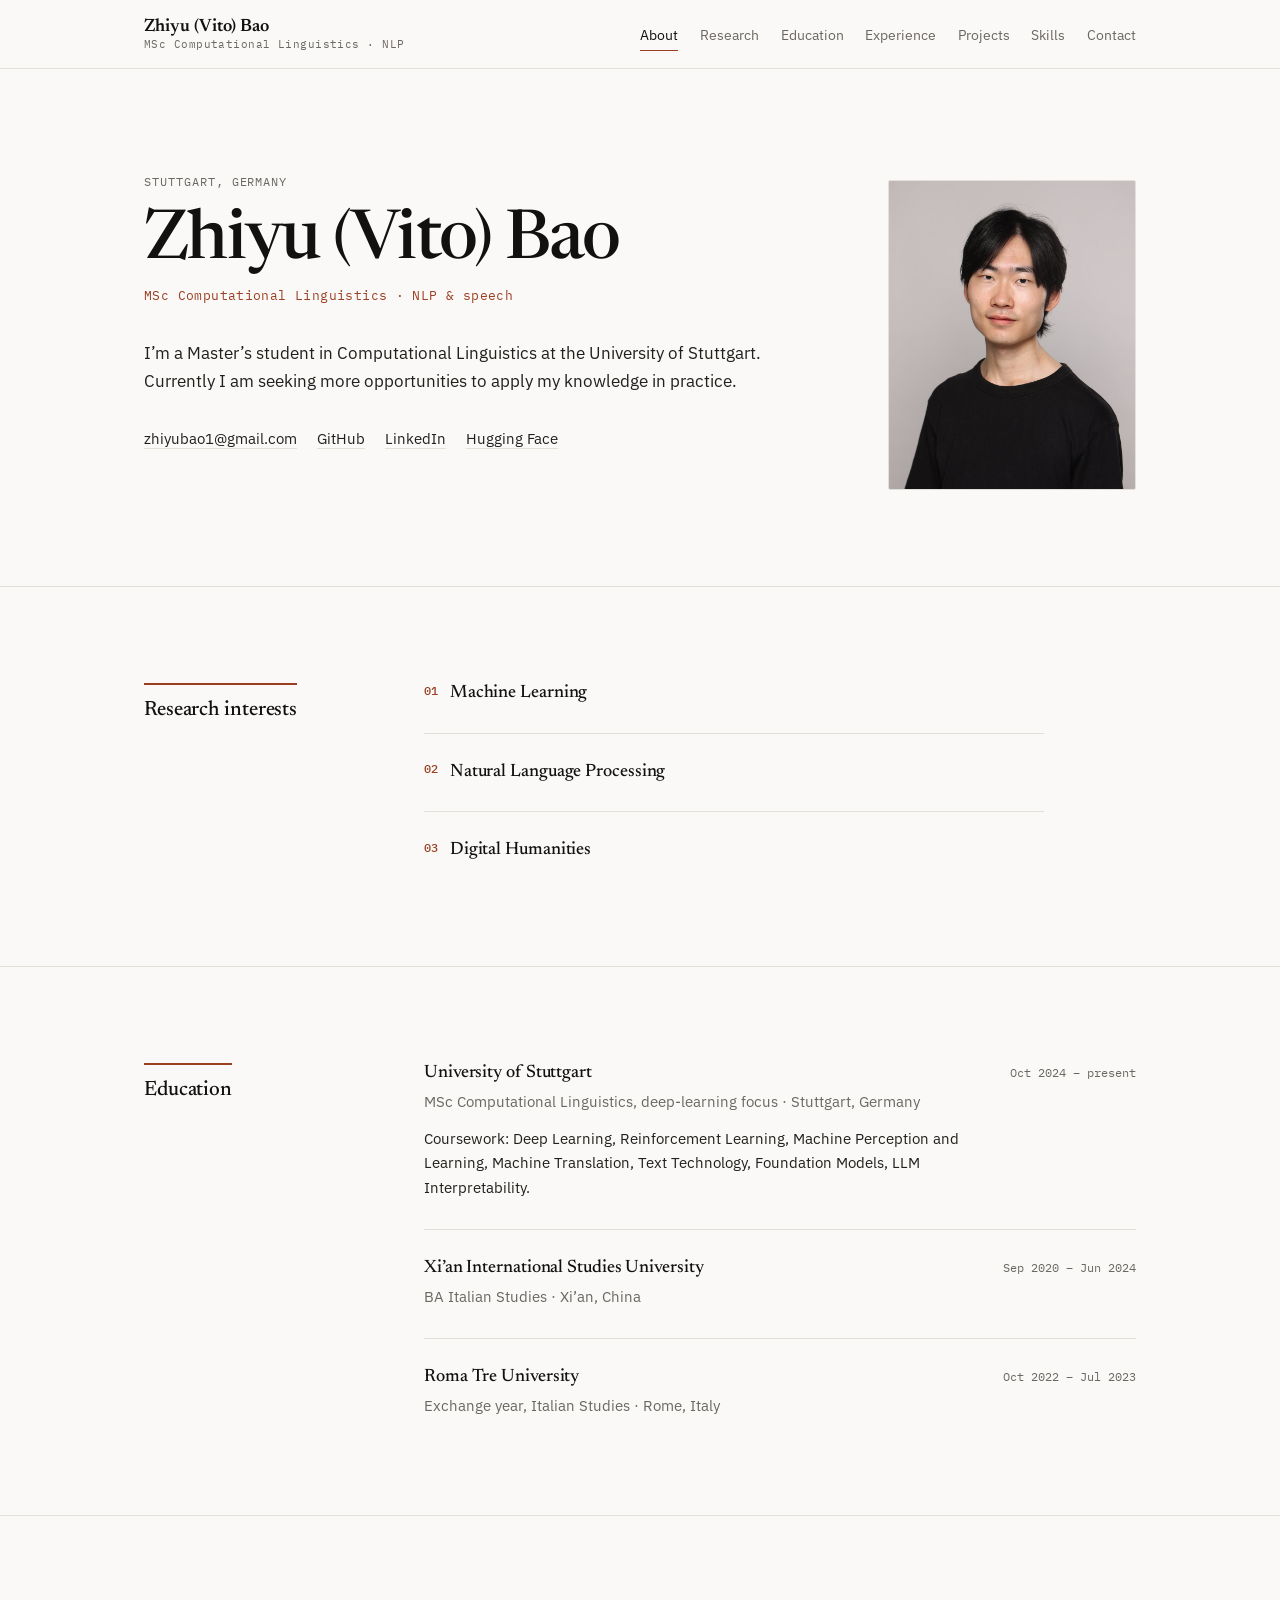
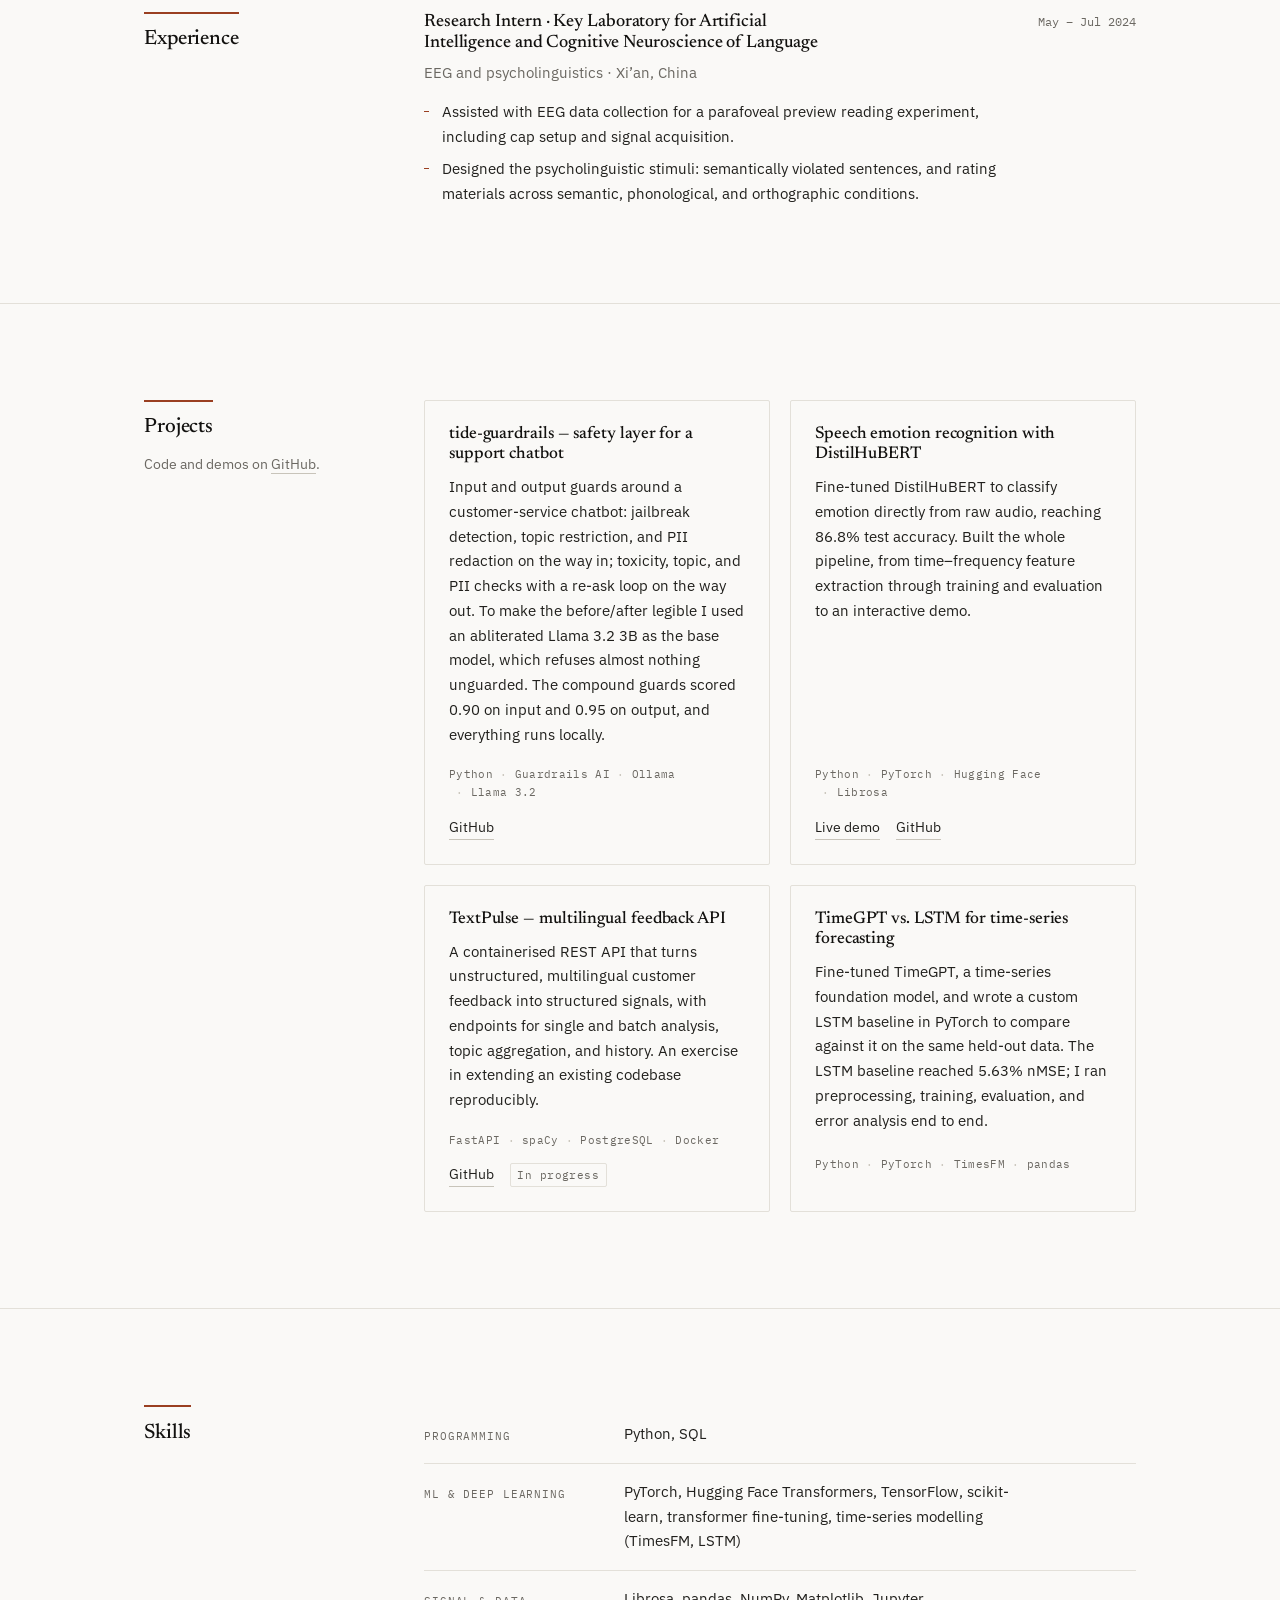
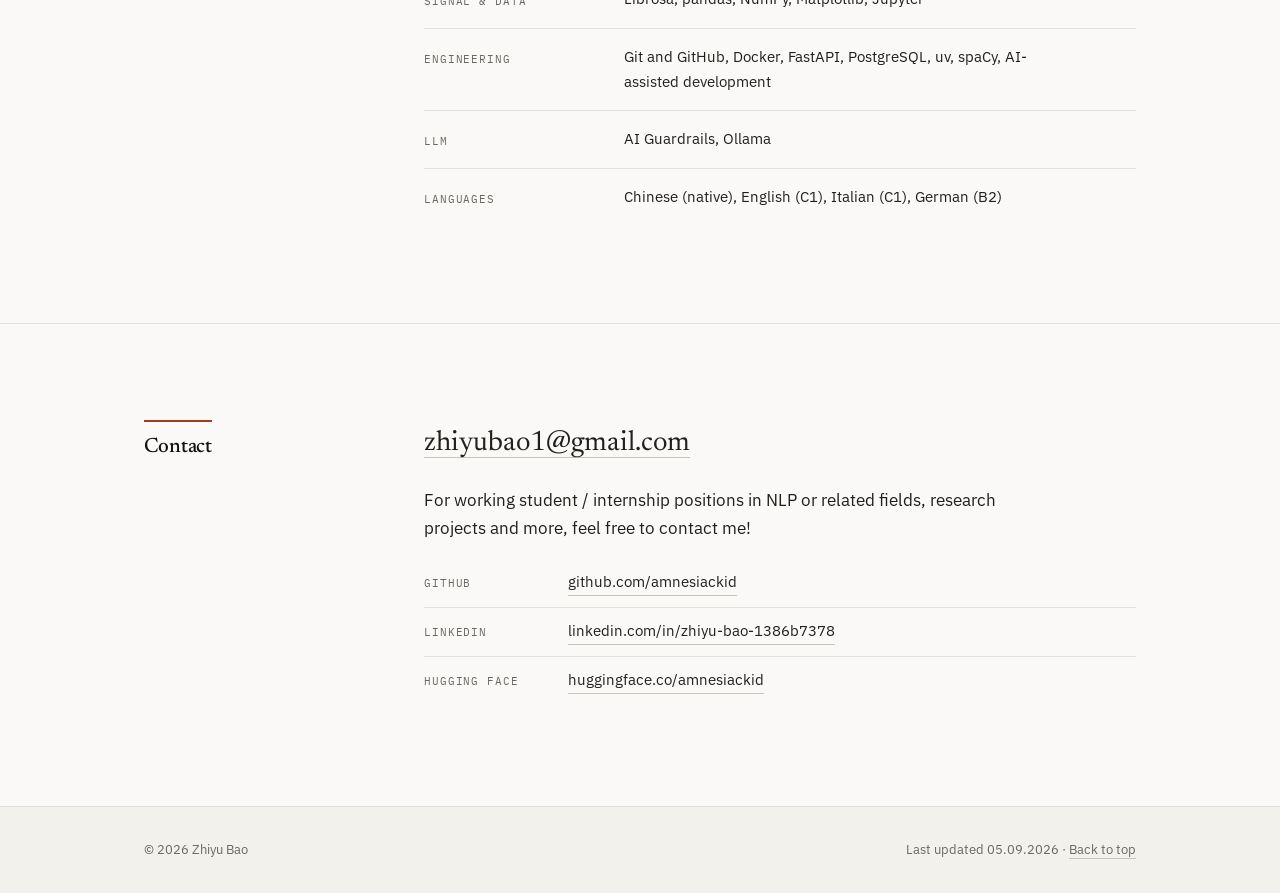
==== index.html @ d9421b8a "Add personal academic portfolio site Static site (HTML/CSS/vanilla JS, no build step) covering resea" ====
<!doctype html>
<html lang="en">
<head>
<meta charset="utf-8">
<meta name="viewport" content="width=device-width, initial-scale=1">

<!-- ==========================================================================
     QUICK EDIT MAP  —  where to change things
     --------------------------------------------------------------------------
     Colours & fonts ............ styles.css, the :root block at the very top
     Name / title / nav ......... "SITE HEADER" section below
     Intro paragraphs ........... "ABOUT / HERO" section below
     Everything else ............ each <section> is preceded by an EDIT comment
     Photo ...................... assets/portrait.jpg (4:5 portrait, ~900x1125)
     CV ......................... by email, not a file; see the CV section
     Publications ............... currently commented out — search "PUBLICATIONS"
     Site URL for SEO ........... update if the site moves off GitHub Pages
     ========================================================================== -->

<!-- ==========================================================================
     SEO & SOCIAL SHARING
     EDIT: title and description. Update the URLs below if the site moves.
     og:image should ideally be a 1200x630 image; the portrait works as a
     stopgap. Absolute URLs are required here — relative paths will not work.
     ========================================================================== -->
<title>Zhiyu (Vito) Bao — MSc Computational Linguistics, NLP &amp; Speech</title>
<meta name="description" content="Zhiyu Bao is an MSc Computational Linguistics student at the University of Stuttgart working on transformer fine-tuning, LLM interpretability, and multilingual NLP.">
<link rel="canonical" href="https://amnesiackid.github.io/personal-site/">

<meta property="og:type" content="profile">
<meta property="og:title" content="Zhiyu (Vito) Bao — MSc Computational Linguistics, NLP &amp; Speech">
<meta property="og:description" content="MSc Computational Linguistics student at the University of Stuttgart. Transformer fine-tuning, LLM interpretability, multilingual NLP.">
<meta property="og:url" content="https://amnesiackid.github.io/personal-site/">
<meta property="og:image" content="https://amnesiackid.github.io/personal-site/assets/portrait.jpg">
<meta property="og:locale" content="en_GB">
<meta name="twitter:card" content="summary_large_image">

<!-- Monogram favicon, inline so there is no extra file to manage. -->
<link rel="icon" href="data:image/svg+xml,%3Csvg xmlns='http://www.w3.org/2000/svg' viewBox='0 0 32 32'%3E%3Crect width='32' height='32' rx='6' fill='%23faf9f7'/%3E%3Ctext x='16' y='22' font-family='Georgia,serif' font-size='16' text-anchor='middle' fill='%239a3f21'%3EZB%3C/text%3E%3C/svg%3E">

<!-- Typeface pairing: Newsreader (serif headings) + IBM Plex Sans (body text)
     + IBM Plex Mono (labels, dates, tech stacks).
     To change fonts: swap this URL, then edit --font-serif / --font-sans /
     --font-mono in styles.css. -->
<link rel="preconnect" href="https://fonts.googleapis.com">
<link rel="preconnect" href="https://fonts.gstatic.com" crossorigin>
<link rel="stylesheet" href="https://fonts.googleapis.com/css2?family=IBM+Plex+Mono:wght@400;500&family=IBM+Plex+Sans:ital,wght@0,400;0,500;0,600;1,400&family=Newsreader:ital,opsz,wght@0,6..72,400;0,6..72,500;0,6..72,600;1,6..72,400&display=swap">

<link rel="stylesheet" href="styles.css">

<!-- Structured data: helps search engines read this as a person, not a page. -->
<script type="application/ld+json">
{
  "@context": "https://schema.org",
  "@type": "Person",
  "name": "Zhiyu Bao",
  "alternateName": "Vito Bao",
  "givenName": "Zhiyu",
  "familyName": "Bao",
  "jobTitle": "MSc Computational Linguistics student",
  "email": "mailto:zhiyubao1@gmail.com",
  "affiliation": { "@type": "CollegeOrUniversity", "name": "University of Stuttgart" },
  "alumniOf": [
    { "@type": "CollegeOrUniversity", "name": "Xi'an International Studies University" },
    { "@type": "CollegeOrUniversity", "name": "Roma Tre University" }
  ],
  "knowsAbout": ["Natural Language Processing", "Speech Processing", "LLM Interpretability", "Multilingual NLP"],
  "url": "https://amnesiackid.github.io/personal-site/",
  "sameAs": [
    "https://github.com/amnesiackid",
    "https://www.linkedin.com/in/zhiyu-bao-1386b7378/",
    "https://huggingface.co/amnesiackid"
  ]
}
</script>
</head>

<body id="top">

<!-- Keyboard users can jump past the nav. Visible only when focused. -->
<a class="skip-link" href="#main">Skip to content</a>

<!-- ==========================================================================
     SITE HEADER / NAV
     EDIT: the name and role in .masthead, and the nav link labels below.
     Each href must match the id="" of the matching <section>.
     The mobile menu button is wired up in main.js.
     ========================================================================== -->
<header class="site-header">
  <div class="shell site-header__inner">
    <a class="masthead" href="#top">
      <span class="masthead__name">Zhiyu (Vito) Bao</span>
      <span class="masthead__role">MSc Computational Linguistics &middot; NLP</span>
    </a>

    <button class="nav-toggle" type="button" aria-expanded="false" aria-controls="primary-nav">
      <span class="nav-toggle__bars" aria-hidden="true"></span>
      <span class="nav-toggle__text">Menu</span>
    </button>

    <nav id="primary-nav" class="nav" aria-label="Section navigation">
      <ul class="nav__list">
        <li><a href="#about">About</a></li>
        <li><a href="#research">Research</a></li>
        <li><a href="#education">Education</a></li>
        <li><a href="#experience">Experience</a></li>
        <li><a href="#projects">Projects</a></li>
        <!-- <li><a href="#publications">Publications</a></li> -->
        <li><a href="#skills">Skills</a></li>
        <li><a href="#contact">Contact</a></li>
      </ul>
    </nav>
  </div>
</header>

<main id="main">

<!-- ==========================================================================
     1. ABOUT / HERO
     EDIT: the display name, the role line, and the two intro paragraphs.
     Keep the intro to 2-4 sentences: it is the only thing many readers read.
     The photo is assets/portrait.jpg — swap that file and keep the filename,
     and the framing stays correct (CSS crops it to 4:5).
     ========================================================================== -->
<section id="about" class="hero" aria-labelledby="hero-name">
  <div class="shell hero__inner">

    <div class="hero__text">
      <p class="eyebrow">Stuttgart, Germany</p>
      <h1 id="hero-name" class="hero__name">Zhiyu (Vito) Bao</h1>
      <p class="hero__role">MSc Computational Linguistics &middot; NLP &amp; speech</p>

      <div class="prose">
        <p>I&rsquo;m a Master&rsquo;s student in Computational Linguistics at the
        University of Stuttgart. 
        Currently I am seeking more opportunities to apply my knowledge in practice.
        </p>
      </div>

      <ul class="hero__links">
        <li><a href="mailto:zhiyubao1@gmail.com">zhiyubao1@gmail.com</a></li>
        <li><a href="https://github.com/amnesiackid" rel="me noopener">GitHub</a></li>
        <li><a href="https://www.linkedin.com/in/zhiyu-bao-1386b7378/" rel="me noopener">LinkedIn</a></li>
        <li><a href="https://huggingface.co/amnesiackid" rel="me noopener">Hugging&nbsp;Face</a></li>
      </ul>
    </div>

    <figure class="hero__figure">
      <!-- EDIT: alt text should describe the photo for screen-reader users. -->
      <img src="assets/portrait.jpg" width="900" height="1125"
           alt="Portrait photograph of Zhiyu Bao" decoding="async">
    </figure>

  </div>
</section>

<!-- ==========================================================================
     2. RESEARCH INTERESTS
     EDIT: each <li> is one interest — a short heading plus 1-3 sentences that
     say what you actually did or want to do. Add or remove <li> items freely;
     the numbering is automatic (CSS counters), so nothing needs renumbering.
     ========================================================================== -->
<section id="research" class="section" aria-labelledby="research-heading">
  <div class="shell section__grid">

    <div class="section__head">
      <h2 id="research-heading">Research interests</h2>
    </div>

    <div class="section__body">
      <ol class="interests">
        <li>
          <h3>Machine Learning</h3>
        </li>
        <li>
          <h3>Natural Language Processing</h3>
        </li>
        <li>
          <h3>Digital Humanities</h3>
        </li>
      </ol>
    </div>

  </div>
</section>

<!-- ==========================================================================
     3. EDUCATION
     EDIT: copy one <li class="entry"> block to add a degree. Each entry is
     institution + dates on one row, then the degree line, then optional notes.
     Add a thesis title under "Thesis:" once you have one.
     ========================================================================== -->
<section id="education" class="section" aria-labelledby="education-heading">
  <div class="shell section__grid">

    <div class="section__head">
      <h2 id="education-heading">Education</h2>
    </div>

    <div class="section__body">
      <ul class="entries">

        <li class="entry">
          <div class="entry__head">
            <h3 class="entry__title">University of Stuttgart</h3>
            <p class="entry__meta">Oct 2024 &ndash; present</p>
          </div>
          <p class="entry__sub">MSc Computational Linguistics, deep-learning focus &middot; Stuttgart, Germany</p>
          <p class="entry__note">Coursework: Deep Learning, Reinforcement Learning,
          Machine Perception and Learning, Machine Translation, Text Technology,
          Foundation Models, LLM Interpretability.</p>
          <!-- EDIT: uncomment and fill in once your thesis topic is fixed.
          <p class="entry__note"><strong>Thesis:</strong> [Working title], supervised by [Supervisor].</p>
          -->
        </li>

        <li class="entry">
          <div class="entry__head">
            <h3 class="entry__title">Xi&rsquo;an International Studies University</h3>
            <p class="entry__meta">Sep 2020 &ndash; Jun 2024</p>
          </div>
          <p class="entry__sub">BA Italian Studies &middot; Xi&rsquo;an, China</p>
        </li>

        <li class="entry">
          <div class="entry__head">
            <h3 class="entry__title">Roma Tre University</h3>
            <p class="entry__meta">Oct 2022 &ndash; Jul 2023</p>
          </div>
          <p class="entry__sub">Exchange year, Italian Studies &middot; Rome, Italy</p>
        </li>

      </ul>
    </div>

  </div>
</section>

<!-- ==========================================================================
     4. EXPERIENCE
     EDIT: same block structure as Education, plus a bulleted list of what you
     did. Keep bullets concrete: task, method, outcome. A blank template is
     commented out at the end of the list.
     ========================================================================== -->
<section id="experience" class="section" aria-labelledby="experience-heading">
  <div class="shell section__grid">

    <div class="section__head">
      <h2 id="experience-heading">Experience</h2>
    </div>

    <div class="section__body">
      <ul class="entries">

        <li class="entry">
          <div class="entry__head">
            <h3 class="entry__title">Research Intern &middot; Key Laboratory for Artificial
            Intelligence and Cognitive Neuroscience of Language</h3>
            <p class="entry__meta">May &ndash; Jul 2024</p>
          </div>
          <p class="entry__sub">EEG and psycholinguistics &middot; Xi&rsquo;an, China</p>
          <ul class="bullets">
            <li>Assisted with EEG data collection for a parafoveal preview reading
            experiment, including cap setup and signal acquisition.</li>
            <li>Designed the psycholinguistic stimuli: semantically violated
            sentences, and rating materials across semantic, phonological, and
            orthographic conditions.</li>
          </ul>
        </li>

        <!-- EDIT: template for a new role — copy, uncomment, fill in.
        <li class="entry">
          <div class="entry__head">
            <h3 class="entry__title">[Role] &middot; [Organisation]</h3>
            <p class="entry__meta">[Mon YYYY] &ndash; [Mon YYYY]</p>
          </div>
          <p class="entry__sub">[Focus area] &middot; [City, Country]</p>
          <ul class="bullets">
            <li>[What you did, with the method and the outcome.]</li>
          </ul>
        </li>
        -->

      </ul>
    </div>

  </div>
</section>

<!-- ==========================================================================
     5. PROJECTS
     EDIT: one <article class="project"> per project. Keep the description to
     one or two sentences and lead with the result where you have one.
     .project__stack holds the tech stack, .project__links holds the links.
     A blank template is commented out at the end of the list.
     ========================================================================== -->
<section id="projects" class="section" aria-labelledby="projects-heading">
  <div class="shell section__grid">

    <div class="section__head">
      <h2 id="projects-heading">Projects</h2>
      <p class="section__note">Code and demos on
        <a href="https://github.com/amnesiackid" rel="noopener">GitHub</a>.</p>
    </div>

    <div class="section__body">
      <div class="projects">

        <article class="project">
          <h3 class="project__title">tide-guardrails &mdash; safety layer for a support chatbot</h3>
          <p class="project__desc">Input and output guards around a
          customer-service chatbot: jailbreak detection, topic restriction, and
          PII redaction on the way in; toxicity, topic, and PII checks with a
          re-ask loop on the way out. To make the before/after legible I used an
          abliterated Llama 3.2 3B as the base model, which refuses almost
          nothing unguarded. The compound guards scored 0.90 on input and 0.95 on
          output, and everything runs locally.</p>
          <ul class="project__stack">
            <li>Python</li><li>Guardrails AI</li><li>Ollama</li><li>Llama 3.2</li>
          </ul>
          <p class="project__links">
            <a href="https://github.com/amnesiackid/tide-guardrails" rel="noopener">GitHub</a>
          </p>
        </article>

        <article class="project">
          <h3 class="project__title">Speech emotion recognition with DistilHuBERT</h3>
          <p class="project__desc">Fine-tuned DistilHuBERT to classify emotion
          directly from raw audio, reaching 86.8% test accuracy. Built the whole
          pipeline, from time&ndash;frequency feature extraction through training
          and evaluation to an interactive demo.</p>
          <ul class="project__stack">
            <li>Python</li><li>PyTorch</li><li>Hugging Face</li><li>Librosa</li>
          </ul>
          <p class="project__links">
            <a href="https://huggingface.co/spaces/amnesiackid/audio-emotion-recognition" rel="noopener">Live demo</a>
            <a href="https://github.com/amnesiackid/automatic-speech-emotion-recognition-on-ravdess" rel="noopener">GitHub</a>
          </p>

        </article>

        <article class="project">
          <h3 class="project__title">TextPulse &mdash; multilingual feedback API</h3>
          <p class="project__desc">A containerised REST API that turns
          unstructured, multilingual customer feedback into structured signals,
          with endpoints for single and batch analysis, topic aggregation, and
          history. An exercise in extending an existing codebase reproducibly.</p>
          <ul class="project__stack">
            <li>FastAPI</li><li>spaCy</li><li>PostgreSQL</li><li>Docker</li>
          </ul>
          <p class="project__links">
            <a href="https://github.com/amnesiackid/TextPulse-Multilingual-Customer-Feedback-API" rel="noopener">GitHub</a>
            <span class="project__status">In progress</span>
          </p>
        </article>

        <article class="project">
          <h3 class="project__title">TimeGPT vs. LSTM for time-series forecasting</h3>
          <p class="project__desc">Fine-tuned TimeGPT, a time-series foundation
          model, and wrote a custom LSTM baseline in PyTorch to compare against it
          on the same held-out data. The LSTM baseline reached 5.63% nMSE; I ran
          preprocessing, training, evaluation, and error analysis end to end.</p>
          <ul class="project__stack">
            <li>Python</li><li>PyTorch</li><li>TimesFM</li><li>pandas</li>
          </ul>
          <!-- EDIT: uncomment once the repository is public.
          <p class="project__links">
            <a href="[LINK-TO-REPO]" rel="noopener">GitHub</a>
          </p>
          -->
        </article>

        <!-- EDIT: template for a new project — copy, uncomment, fill in.
        <article class="project">
          <h3 class="project__title">[Project name]</h3>
          <p class="project__desc">[One or two sentences. Lead with the result.]</p>
          <ul class="project__stack">
            <li>[Tech]</li><li>[Tech]</li>
          </ul>
          <p class="project__links">
            <a href="[LINK]" rel="noopener">GitHub</a>
          </p>
        </article>
        -->

      </div>
    </div>

  </div>
</section>

<!-- ==========================================================================
     6. PUBLICATIONS  —  currently hidden
     You have no publications yet, so this section is commented out rather than
     left standing empty. To switch it on:
       1. delete the two comment markers wrapping the <section> below, and
       2. uncomment the Publications <li> in the nav near the top of this file.
     The format is citation-style: authors, year, title, venue, then links.
     ========================================================================== -->
<!--
<section id="publications" class="section" aria-labelledby="publications-heading">
  <div class="shell section__grid">
    <div class="section__head">
      <h2 id="publications-heading">Publications</h2>
    </div>
    <div class="section__body">
      <ol class="publications">
        <li class="publication">
          <p class="publication__cite">
            <span class="publication__authors">[Bao, Z.], [Co-author, A.]</span>
            <span class="publication__year">([Year])</span>.
            <span class="publication__title">[Title of the paper]</span>.
            <em class="publication__venue">[Venue or preprint server]</em>.
          </p>
          <p class="publication__links">
            <a href="[ARXIV-LINK]" rel="noopener">arXiv</a>
            <a href="[PDF-LINK]" rel="noopener">PDF</a>
            <a href="[CODE-LINK]" rel="noopener">Code</a>
          </p>
        </li>
      </ol>
    </div>
  </div>
</section>
-->

<!-- ==========================================================================
     7. SKILLS
     EDIT: each <div class="skills__group"> is one row — a label and a
     comma-separated list. Keep the grouping shallow; a long tag cloud reads as
     padding rather than as signal.
     ========================================================================== -->
<section id="skills" class="section" aria-labelledby="skills-heading">
  <div class="shell section__grid">

    <div class="section__head">
      <h2 id="skills-heading">Skills</h2>
    </div>

    <div class="section__body">
      <dl class="skills">

        <div class="skills__group">
          <dt>Programming</dt>
          <dd>Python, SQL</dd>
        </div>

        <div class="skills__group">
          <dt>ML &amp; deep learning</dt>
          <dd>PyTorch, Hugging Face Transformers, TensorFlow, scikit-learn,
          transformer fine-tuning, time-series modelling (TimesFM, LSTM)</dd>
        </div>

        <div class="skills__group">
          <dt>Signal &amp; data</dt>
          <dd>Librosa, pandas, NumPy, Matplotlib, Jupyter</dd>
        </div>

        <div class="skills__group">
          <dt>Engineering</dt>
          <dd>Git and GitHub, Docker, FastAPI, PostgreSQL, uv, spaCy,
          AI-assisted development</dd>
        </div>

        <div class="skills__group">
          <dt>LLM</dt>
          <dd>AI Guardrails, Ollama</dd>
        </div>

        <div class="skills__group">
          <dt>Languages</dt>
          <dd>Chinese (native), English (C1), Italian (C1), German (B2)</dd>
        </div>
        
        
    </div>

  </div>
</section>



<!-- ==========================================================================
     8. CONTACT
     EDIT: the email address (in both the href and the link text), the optional
     availability line, and the link list. Delete any link you do not use.
     Google Scholar is commented out until you have something to put there.
     ========================================================================== -->
<section id="contact" class="section section--last" aria-labelledby="contact-heading">
  <div class="shell section__grid">

    <div class="section__head">
      <h2 id="contact-heading">Contact</h2>
    </div>

    <div class="section__body">
      <p class="contact__email">
        <a href="mailto:zhiyubao1@gmail.com">zhiyubao1@gmail.com</a>
      </p>

      <!-- EDIT: replace the bracketed text with your actual situation, or
           delete this paragraph entirely. -->
      <p class="prose">For working student / internship positions in NLP or related fields,
        research projects and more, feel free to contact me!</p>

      <ul class="contact__links">
        <li>
          <span class="contact__label">GitHub</span>
          <a href="https://github.com/amnesiackid" rel="me noopener">github.com/amnesiackid</a>
        </li>
        <li>
          <span class="contact__label">LinkedIn</span>
          <a href="https://www.linkedin.com/in/zhiyu-bao-1386b7378/" rel="me noopener">linkedin.com/in/zhiyu-bao-1386b7378</a>
        </li>
        <li>
          <span class="contact__label">Hugging Face</span>
          <a href="https://huggingface.co/amnesiackid" rel="me noopener">huggingface.co/amnesiackid</a>
        </li>
        <!--
        <li>
          <span class="contact__label">Google Scholar</span>
          <a href="[SCHOLAR-LINK]" rel="me noopener">[scholar.google.com/citations?user=...]</a>
        </li>
        -->
      </ul>
    </div>

  </div>
</section>

</main>

<!-- ==========================================================================
     9. FOOTER
     EDIT: the "last updated" date. The year in the copyright line is filled in
     by main.js, so it never goes stale.
     ========================================================================== -->
<footer class="site-footer">
  <div class="shell site-footer__inner">
    <p>&copy; <span data-year>2026</span> Zhiyu Bao</p>
    <p>Last updated 05.09.2026 &middot; <a href="#top">Back to top</a></p>
  </div>
</footer>

<script src="main.js"></script>
</body>
</html>
---- styles.css ----
/* ==========================================================================
   Zhiyu Bao — personal site
   --------------------------------------------------------------------------
   Contents
     1.  Theme variables   <- change colours and fonts here, nothing else
     2.  Base & reset
     3.  Layout primitives (.shell, .section)
     4.  Site header / navigation
     5.  Hero
     6.  Research interests
     7.  Entries (education, experience)
     8.  Projects
     9.  Publications (used only if you un-hide that section)
     10. Skills
     11. CV & contact
     12. Footer
     13. Dark mode
     14. Reduced motion & print
   ========================================================================== */


/* ==========================================================================
   1. THEME VARIABLES
   This is the only block you need to touch to re-theme the whole site.

   To change the accent colour: edit --accent (and --accent-ink in the dark
   mode block near the bottom, section 13).
   To change fonts: edit --font-serif / --font-sans / --font-mono, and update
   the Google Fonts <link> in index.html to load the new families.
   ========================================================================== */
:root {
  /* --- colour ------------------------------------------------------------ */
  --paper:        #faf9f7;   /* page background — warm off-white   */
  --paper-sunk:   #f3f1ec;   /* very slightly recessed surfaces    */
  --ink:          #21201d;   /* body text                          */
  --ink-strong:   #12110f;   /* headings                           */
  --ink-muted:    #6b6862;   /* dates, captions, secondary text    */
  --rule:         #e3e0d9;   /* hairlines and card borders         */
  --rule-strong:  #c8c4ba;   /* link underlines                    */
  --accent:       #9a3f21;   /* the one accent colour — terracotta */

  /* --- type -------------------------------------------------------------- */
  --font-serif: "Newsreader", Georgia, "Times New Roman", serif;
  --font-sans:  "IBM Plex Sans", -apple-system, BlinkMacSystemFont, "Segoe UI", sans-serif;
  --font-mono:  "IBM Plex Mono", ui-monospace, SFMono-Regular, Menlo, monospace;

  --text-base:  1.0625rem;   /* 17px — comfortable for long reading */
  --measure:    62ch;        /* max line length for prose           */

  /* --- spacing & layout -------------------------------------------------- */
  --shell-max:  68rem;       /* outer content width                 */
  --gutter:     clamp(1.25rem, 5vw, 3rem);
  --rail:       13rem;       /* left column that holds section titles */
  --header-h:   4.25rem;
  --section-y:  clamp(3.5rem, 8vw, 6rem);  /* vertical section padding */
}


/* ==========================================================================
   2. BASE & RESET
   ========================================================================== */
*, *::before, *::after { box-sizing: border-box; }

html {
  scroll-behavior: smooth;
  -webkit-text-size-adjust: 100%;
}

body {
  margin: 0;
  background: var(--paper);
  color: var(--ink);
  font-family: var(--font-sans);
  font-size: var(--text-base);
  line-height: 1.65;
  font-feature-settings: "kern" 1;
  -webkit-font-smoothing: antialiased;
  text-rendering: optimizeLegibility;
}

h1, h2, h3, h4 {
  font-family: var(--font-serif);
  color: var(--ink-strong);
  font-weight: 500;
  line-height: 1.2;
  margin: 0;
  letter-spacing: -0.005em;
}

p { margin: 0 0 1rem; }
p:last-child { margin-bottom: 0; }

ul, ol { margin: 0; padding: 0; list-style: none; }

img { max-width: 100%; height: auto; display: block; }

/* Default link: inherits text colour, picks up the accent on hover. This is
   deliberately quiet so that link-heavy paragraphs stay readable. */
a {
  color: inherit;
  text-decoration: none;
  border-bottom: 1px solid var(--rule-strong);
  transition: color 120ms ease, border-color 120ms ease;
}
a:hover {
  color: var(--accent);
  border-bottom-color: var(--accent);
}

/* Visible keyboard focus everywhere. Do not remove — it is the only way
   keyboard users can see where they are. */
:focus-visible {
  outline: 2px solid var(--accent);
  outline-offset: 3px;
  border-radius: 2px;
}

/* Skip link: hidden until focused, then parks itself top-left. */
.skip-link {
  position: absolute;
  left: -9999px;
  top: 0;
  z-index: 100;
  background: var(--paper);
  padding: 0.75rem 1rem;
  border: 1px solid var(--ink);
}
.skip-link:focus { left: 1rem; top: 1rem; }

/* Small uppercase label in mono — used for the location line and similar. */
.eyebrow {
  font-family: var(--font-mono);
  font-size: 0.75rem;
  letter-spacing: 0.08em;
  text-transform: uppercase;
  color: var(--ink-muted);
  margin: 0 0 1rem;
}

/* Constrained line length for running text. */
.prose { max-width: var(--measure); }
.prose p + p { margin-top: 1rem; }


/* ==========================================================================
   3. LAYOUT PRIMITIVES
   .shell        — centres content and holds the page gutters
   .section      — one page section, separated by a hairline rule
   .section__grid— section title in a left rail, content on the right (desktop)
   ========================================================================== */
.shell {
  width: 100%;
  max-width: var(--shell-max);
  margin-inline: auto;
  padding-inline: var(--gutter);
}

.section {
  border-top: 1px solid var(--rule);
  padding-block: var(--section-y);
  /* Stops the fixed header from covering headings when you jump to a section. */
  scroll-margin-top: var(--header-h);
}
.section--last { padding-bottom: clamp(4rem, 9vw, 7rem); }

.section__grid { display: grid; gap: 1.75rem; }

.section__head h2 {
  font-size: 1.3rem;
  /* A short accent rule above each section title — the one flourish here. */
  padding-top: 0.9rem;
  border-top: 2px solid var(--accent);
  display: inline-block;
}

.section__note {
  font-size: 0.875rem;
  color: var(--ink-muted);
  margin-top: 0.75rem;
  max-width: 18rem;
}

/* Two-column layout from tablet up: titles in the rail, content beside them. */
@media (min-width: 62rem) {
  .section__grid {
    grid-template-columns: var(--rail) minmax(0, 1fr);
    gap: 0 4.5rem;
  }
}


/* ==========================================================================
   4. SITE HEADER / NAVIGATION
   Fixed to the top, solid background (no blur/glass), single hairline below.
   ========================================================================== */
.site-header {
  position: fixed;
  inset: 0 0 auto 0;
  z-index: 50;
  background: var(--paper);
  border-bottom: 1px solid var(--rule);
}

.site-header__inner {
  min-height: var(--header-h);
  display: flex;
  align-items: center;
  justify-content: space-between;
  gap: 1.5rem;
}

.masthead {
  border: 0;
  display: flex;
  flex-direction: column;
  line-height: 1.25;
  padding-block: 0.75rem;
}
.masthead:hover { color: inherit; }
.masthead:hover .masthead__name { color: var(--accent); }

.masthead__name {
  font-family: var(--font-serif);
  font-size: 1.125rem;
  font-weight: 600;
  color: var(--ink-strong);
  transition: color 120ms ease;
}
.masthead__role {
  font-family: var(--font-mono);
  font-size: 0.6875rem;
  letter-spacing: 0.04em;
  color: var(--ink-muted);
}
/* On narrow phones the role line wraps onto two lines and makes the header
   taller than --header-h, which throws off the anchor offsets. Drop it. */
@media (max-width: 30rem) {
  .masthead__role { display: none; }
}

.nav__list {
  display: flex;
  flex-wrap: wrap;
  gap: 1.35rem;
}
.nav__list a {
  border: 0;
  font-size: 0.875rem;
  color: var(--ink-muted);
  padding-block: 0.35rem;
  border-bottom: 1px solid transparent;
}
.nav__list a:hover { color: var(--ink-strong); }

/* Set by main.js as you scroll — marks the section you are currently in. */
.nav__list a[aria-current="true"] {
  color: var(--ink-strong);
  border-bottom-color: var(--accent);
}

/* --- mobile menu button (hidden on desktop) ------------------------------ */
.nav-toggle {
  display: none;
  align-items: center;
  gap: 0.5rem;
  background: none;
  border: 1px solid var(--rule-strong);
  border-radius: 2px;
  padding: 0.45rem 0.7rem;
  font: inherit;
  font-size: 0.8125rem;
  color: var(--ink);
  cursor: pointer;
}
.nav-toggle__bars,
.nav-toggle__bars::before,
.nav-toggle__bars::after {
  display: block;
  width: 14px;
  height: 1px;
  background: currentColor;
  content: "";
}
.nav-toggle__bars { position: relative; }
.nav-toggle__bars::before { position: absolute; top: -4px; }
.nav-toggle__bars::after  { position: absolute; top: 4px; }

@media (max-width: 56rem) {
  .nav-toggle { display: inline-flex; }

  .nav {
    position: absolute;
    top: 100%;
    left: 0;
    right: 0;
    background: var(--paper);
    border-bottom: 1px solid var(--rule);
    display: none;
  }
  .nav[data-open="true"] { display: block; }

  .nav__list {
    flex-direction: column;
    gap: 0;
    padding: 0.5rem var(--gutter) 1rem;
  }
  .nav__list a {
    display: block;
    padding-block: 0.6rem;
    font-size: 1rem;
    border-bottom: 1px solid var(--rule);
  }
  .nav__list li:last-child a { border-bottom: 0; }
  .nav__list a[aria-current="true"] { color: var(--accent); }
}


/* ==========================================================================
   5. HERO
   ========================================================================== */
.hero {
  padding-top: calc(var(--header-h) + clamp(3rem, 9vw, 6.5rem));
  padding-bottom: clamp(3.5rem, 8vw, 6rem);
  scroll-margin-top: var(--header-h);
}

.hero__inner { display: grid; gap: 2.5rem; }

.hero__name {
  font-size: clamp(2.75rem, 8vw, 4.25rem);
  line-height: 1.02;
  letter-spacing: -0.025em;
  margin-bottom: 0.5rem;
}

.hero__role {
  font-family: var(--font-mono);
  font-size: 0.8125rem;
  letter-spacing: 0.03em;
  color: var(--accent);
  margin-bottom: 2rem;
}

.hero .prose p { font-size: 1.0625rem; }

/* Inline row of contact links under the intro. */
.hero__links {
  display: flex;
  flex-wrap: wrap;
  gap: 0.5rem 1.25rem;
  margin-top: 2rem;
  font-size: 0.9375rem;
}
.hero__links a { border-bottom-color: var(--rule); }

/* Photo: cropped to 4:5 by the container, so any portrait-ish image works. */
.hero__figure { margin: 0; }
.hero__figure img {
  width: 100%;
  aspect-ratio: 4 / 5;
  object-fit: cover;
  object-position: center 22%;
  border: 1px solid var(--rule);
  border-radius: 2px;
}

/* On phones the photo moves above the name and shrinks to a headshot, rather
   than sitting full-width underneath the intro where it dominates the screen. */
@media (max-width: 52rem) {
  .hero__inner { gap: 1.75rem; }
  .hero__figure { order: -1; max-width: 8.5rem; }
}

@media (min-width: 52rem) {
  .hero__inner {
    grid-template-columns: minmax(0, 1fr) 15.5rem;
    gap: 4rem;
    align-items: start;
  }
  /* Nudge the photo down so its top edge lines up with the intro text. */
  .hero__figure { margin-top: 0.5rem; }
}


/* ==========================================================================
   6. RESEARCH INTERESTS
   Numbers come from a CSS counter, so adding or removing an <li> renumbers
   the list automatically.
   ========================================================================== */
.interests { counter-reset: interest; }

.interests > li {
  counter-increment: interest;
  position: relative;
  padding-top: 1.75rem;
  margin-top: 1.75rem;
  border-top: 1px solid var(--rule);
  max-width: var(--measure);
}
.interests > li:first-child {
  border-top: 0;
  margin-top: 0;
  padding-top: 0;
}

.interests h3 {
  font-size: 1.125rem;
  margin-bottom: 0.5rem;
}
/* The index number, set in mono and tucked in front of the heading. */
.interests h3::before {
  content: counter(interest, decimal-leading-zero);
  font-family: var(--font-mono);
  font-size: 0.75rem;
  color: var(--accent);
  margin-right: 0.75rem;
  vertical-align: 0.2em;
}
.interests p { color: var(--ink); }


/* ==========================================================================
   7. ENTRIES — education and experience
   .entry__head puts the title and the dates on one baseline, dates hard right.
   ========================================================================== */
.entry {
  padding-top: 1.75rem;
  margin-top: 1.75rem;
  border-top: 1px solid var(--rule);
}
.entry:first-child { border-top: 0; margin-top: 0; padding-top: 0; }

.entry__head {
  display: flex;
  flex-wrap: wrap;
  justify-content: space-between;
  align-items: baseline;
  gap: 0.25rem 1.5rem;
}

.entry__title {
  font-size: 1.125rem;
  max-width: 42ch;
}

.entry__meta {
  font-family: var(--font-mono);
  font-size: 0.75rem;
  color: var(--ink-muted);
  white-space: nowrap;
  margin: 0;
}

.entry__sub {
  color: var(--ink-muted);
  font-size: 0.9375rem;
  margin: 0.35rem 0 0;
}

.entry__note {
  margin-top: 0.75rem;
  max-width: var(--measure);
  font-size: 0.9375rem;
}

/* Bulleted achievements. Custom marker so it stays aligned with the text. */
.bullets { margin-top: 0.9rem; max-width: var(--measure); }
.bullets li {
  position: relative;
  padding-left: 1.1rem;
  margin-bottom: 0.5rem;
  font-size: 0.9375rem;
}
.bullets li::before {
  content: "";
  position: absolute;
  left: 0;
  top: 0.72em;
  width: 5px;
  height: 1px;
  background: var(--accent);
}
.bullets li:last-child { margin-bottom: 0; }


/* ==========================================================================
   8. PROJECTS
   Flat bordered blocks — no shadows, no lift on hover, just a border and a
   title that pick up the accent.
   ========================================================================== */
.projects {
  display: grid;
  gap: 1.25rem;
  grid-template-columns: repeat(auto-fit, minmax(17rem, 1fr));
}

.project {
  display: flex;
  flex-direction: column;
  border: 1px solid var(--rule);
  border-radius: 2px;
  padding: 1.5rem;
  background: var(--paper);
  transition: border-color 140ms ease;
}
.project:hover { border-color: var(--rule-strong); }
.project:hover .project__title { color: var(--accent); }

.project__title {
  font-size: 1.0625rem;
  margin-bottom: 0.6rem;
  transition: color 140ms ease;
}

.project__desc {
  font-size: 0.9375rem;
  color: var(--ink);
  margin-bottom: 1.1rem;
}

/* Tech stack: mono, separated by middots rather than boxed into pills. */
.project__stack {
  display: flex;
  flex-wrap: wrap;
  font-family: var(--font-mono);
  font-size: 0.6875rem;
  letter-spacing: 0.03em;
  color: var(--ink-muted);
  margin-top: auto;
  margin-bottom: 0.9rem;
}
.project__stack li + li::before {
  content: "·";
  margin: 0 0.45rem;
  color: var(--rule-strong);
}

.project__links {
  display: flex;
  flex-wrap: wrap;
  align-items: center;
  gap: 0.75rem 1rem;
  font-size: 0.875rem;
  margin: 0;
}
.project__links a { border-bottom-color: var(--rule-strong); }

.project__status {
  font-family: var(--font-mono);
  font-size: 0.6875rem;
  letter-spacing: 0.04em;
  color: var(--ink-muted);
  border: 1px solid var(--rule);
  border-radius: 2px;
  padding: 0.1rem 0.4rem;
}


/* ==========================================================================
   9. PUBLICATIONS
   Styles are here and ready; the section itself is commented out in the HTML
   until there is something to list.
   ========================================================================== */
.publications { counter-reset: pub; }

.publication {
  counter-increment: pub;
  position: relative;
  padding-left: 2.25rem;
  padding-top: 1.5rem;
  margin-top: 1.5rem;
  border-top: 1px solid var(--rule);
  max-width: var(--measure);
}
.publication:first-child { border-top: 0; margin-top: 0; padding-top: 0; }

.publication::before {
  content: "[" counter(pub) "]";
  position: absolute;
  left: 0;
  font-family: var(--font-mono);
  font-size: 0.75rem;
  color: var(--ink-muted);
  line-height: 1.9;
}

.publication__cite { font-size: 0.9375rem; margin-bottom: 0.5rem; }
.publication__title { color: var(--ink-strong); font-weight: 500; }
.publication__venue { color: var(--ink-muted); }

.publication__links {
  display: flex;
  gap: 1rem;
  font-family: var(--font-mono);
  font-size: 0.75rem;
  margin: 0;
}


/* ==========================================================================
   10. SKILLS
   A definition list: label on the left, comma-separated values on the right.
   ========================================================================== */
.skills__group {
  display: grid;
  gap: 0.25rem;
  padding-top: 1rem;
  margin-top: 1rem;
  border-top: 1px solid var(--rule);
}
.skills__group:first-child { border-top: 0; margin-top: 0; padding-top: 0; }

.skills dt {
  font-family: var(--font-mono);
  font-size: 0.6875rem;
  letter-spacing: 0.08em;
  text-transform: uppercase;
  color: var(--ink-muted);
  padding-top: 0.3rem;
}

.skills dd {
  margin: 0;
  font-size: 0.9375rem;
  max-width: 46ch;
}

@media (min-width: 40rem) {
  .skills__group {
    grid-template-columns: 11rem minmax(0, 1fr);
    gap: 0 1.5rem;
  }
}


/* ==========================================================================
   11. CV & CONTACT
   ========================================================================== */
.button {
  display: inline-block;
  border: 1px solid var(--ink);
  border-radius: 2px;
  padding: 0.65rem 1.25rem;
  margin-top: 1.25rem;
  font-size: 0.9375rem;
  font-weight: 500;
  color: var(--ink-strong);
  background: transparent;
  transition: background-color 140ms ease, color 140ms ease, border-color 140ms ease;
}
.button:hover {
  background: var(--ink-strong);
  border-color: var(--ink-strong);
  color: var(--paper);
}

.cv__note {
  margin-top: 1rem;
  font-family: var(--font-mono);
  font-size: 0.75rem;
  color: var(--ink-muted);
}

.contact__email {
  font-family: var(--font-serif);
  font-size: clamp(1.35rem, 3.5vw, 1.75rem);
  margin-bottom: 1.25rem;
}
.contact__email a { border-bottom-width: 1px; }

.contact__links { margin-top: 1.75rem; }
.contact__links li {
  display: grid;
  gap: 0.1rem;
  padding-top: 0.7rem;
  margin-top: 0.7rem;
  border-top: 1px solid var(--rule);
  font-size: 0.9375rem;
}
.contact__links li:first-child { border-top: 0; margin-top: 0; padding-top: 0; }

/* justify-self keeps the underline the width of the URL, not of the column.
   The URLs are shown in full, so let long ones break rather than overflow. */
.contact__links a {
  justify-self: start;
  overflow-wrap: anywhere;
}

@media (min-width: 30rem) {
  .contact__links li {
    grid-template-columns: 8rem minmax(0, 1fr);
    align-items: baseline;
    gap: 0 1rem;
  }
}

/* The platform name, set like the labels in the Skills list. */
.contact__label {
  font-family: var(--font-mono);
  font-size: 0.6875rem;
  letter-spacing: 0.08em;
  text-transform: uppercase;
  color: var(--ink-muted);
}


/* ==========================================================================
   12. FOOTER
   ========================================================================== */
.site-footer {
  border-top: 1px solid var(--rule);
  background: var(--paper-sunk);
  padding-block: 2rem;
}
.site-footer__inner {
  display: flex;
  flex-wrap: wrap;
  justify-content: space-between;
  gap: 0.5rem 1.5rem;
  font-size: 0.8125rem;
  color: var(--ink-muted);
}
.site-footer p { margin: 0; }
.site-footer a { border-bottom-color: var(--rule-strong); }


/* ==========================================================================
   13. DARK MODE
   Only the colour variables are redefined — every rule above stays as it is.
   Delete this whole block if you would rather the site were always light.
   ========================================================================== */
@media (prefers-color-scheme: dark) {
  :root {
    --paper:       #171614;
    --paper-sunk:  #1d1c19;
    --ink:         #ddd9d2;
    --ink-strong:  #f2efe9;
    --ink-muted:   #a09b92;
    --rule:        #2f2d29;
    --rule-strong: #4a4741;
    --accent:      #e0805a;   /* lighter terracotta, for contrast on dark */
  }
  /* Photographs can look harsh against a dark ground; take the edge off. */
  .hero__figure img { filter: brightness(0.94); }
}


/* ==========================================================================
   14. REDUCED MOTION & PRINT
   ========================================================================== */
@media (prefers-reduced-motion: reduce) {
  html { scroll-behavior: auto; }
  *, *::before, *::after {
    animation-duration: 0.01ms !important;
    transition-duration: 0.01ms !important;
  }
}

/* Someone will print this or save it as a PDF. Make that come out cleanly. */
@media print {
  .site-header, .nav-toggle, .skip-link, .hero__figure { display: none; }
  body { background: #fff; color: #000; font-size: 10.5pt; }
  .hero { padding-top: 0; }
  .section, .hero { break-inside: avoid; }
  a { border-bottom: 0; }
  /* Print the destination of links, since they cannot be clicked on paper. */
  .hero__links a::after,
  .contact__links a::after,
  .project__links a::after {
    content: " (" attr(href) ")";
    font-size: 0.85em;
    color: #555;
  }
}
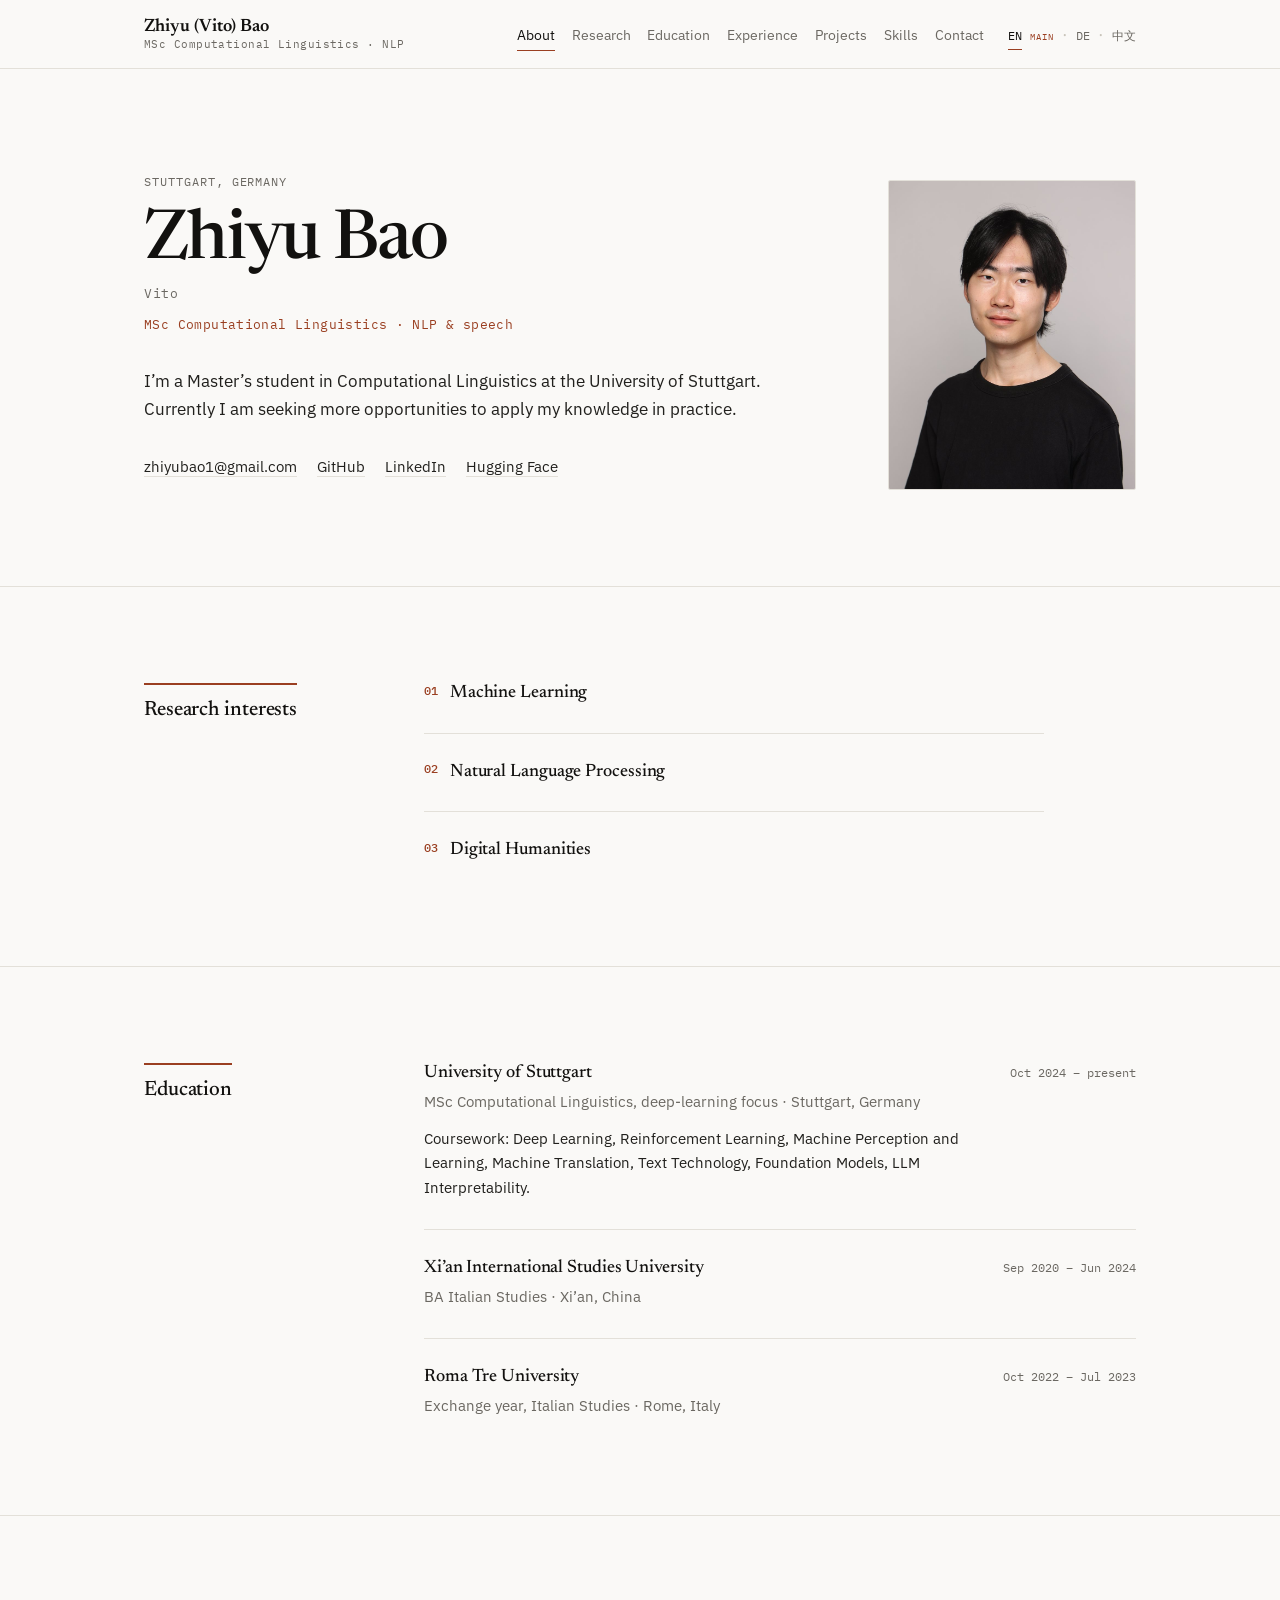
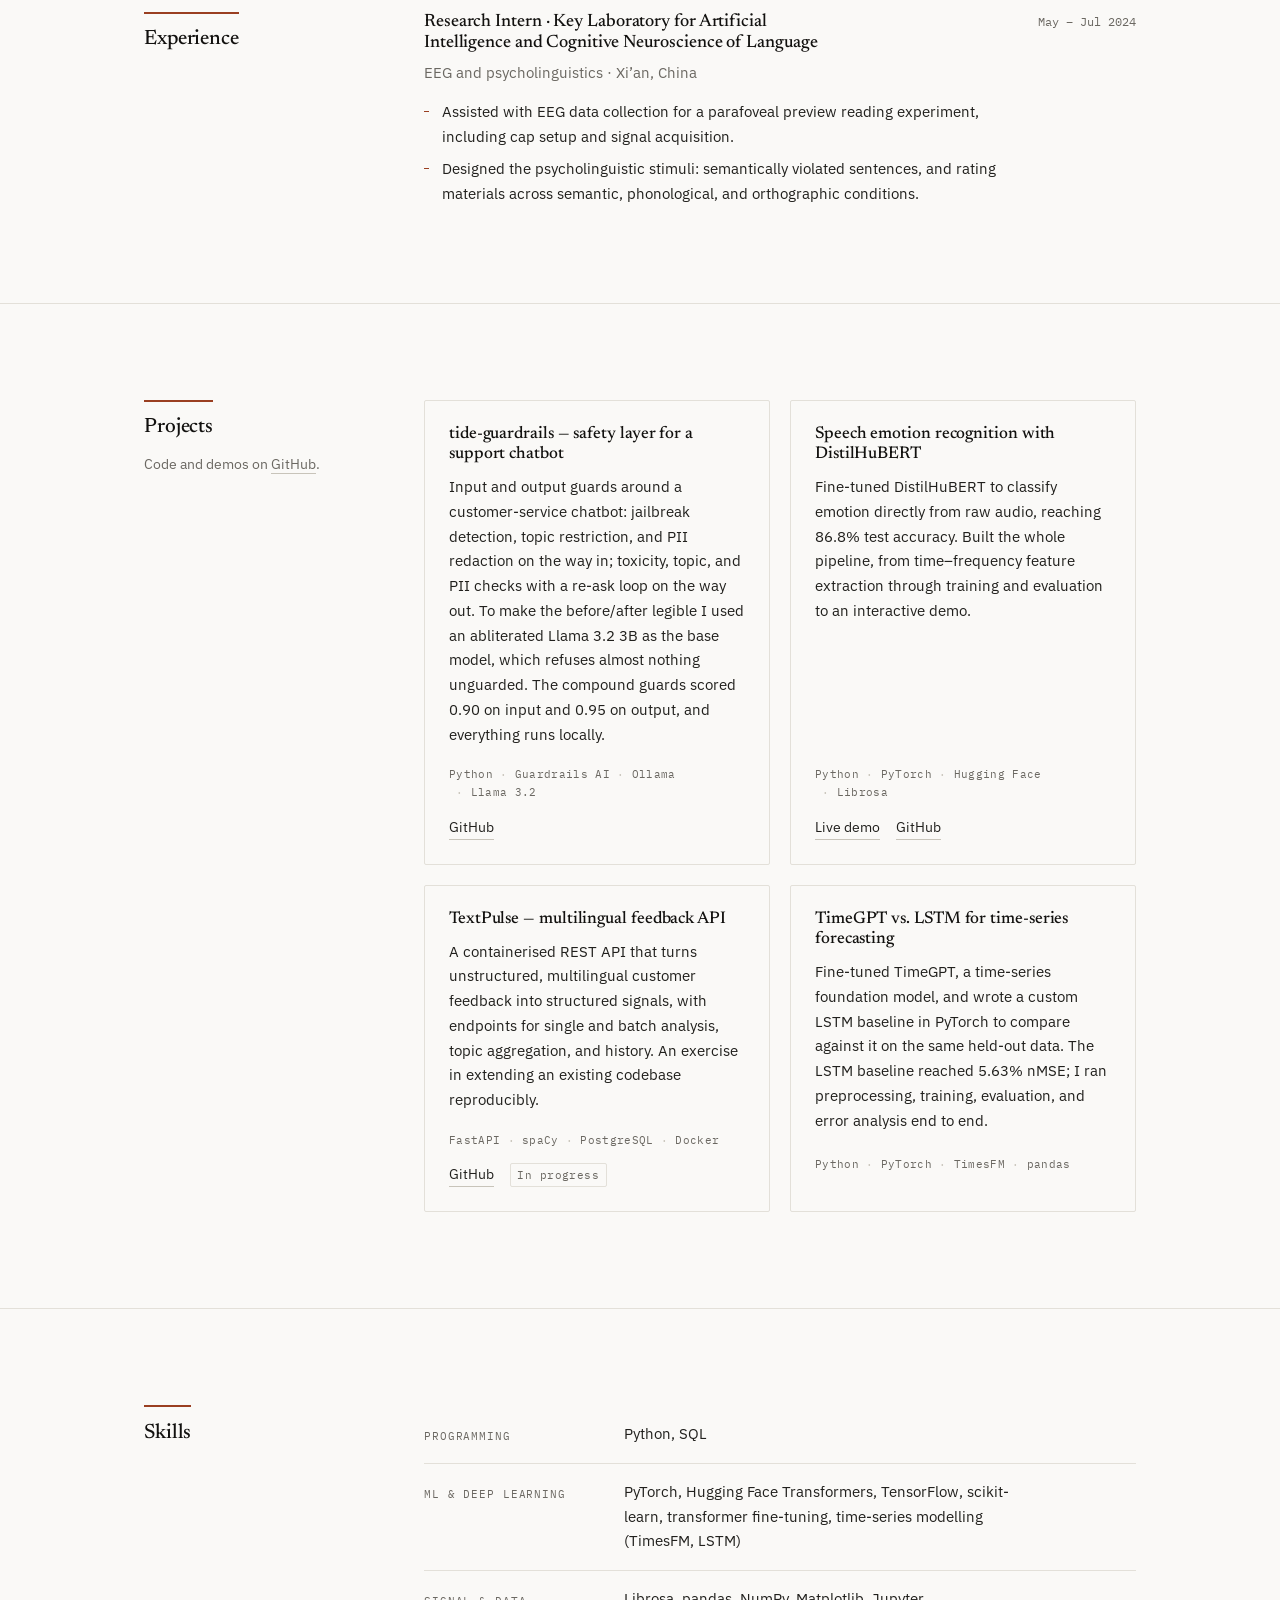
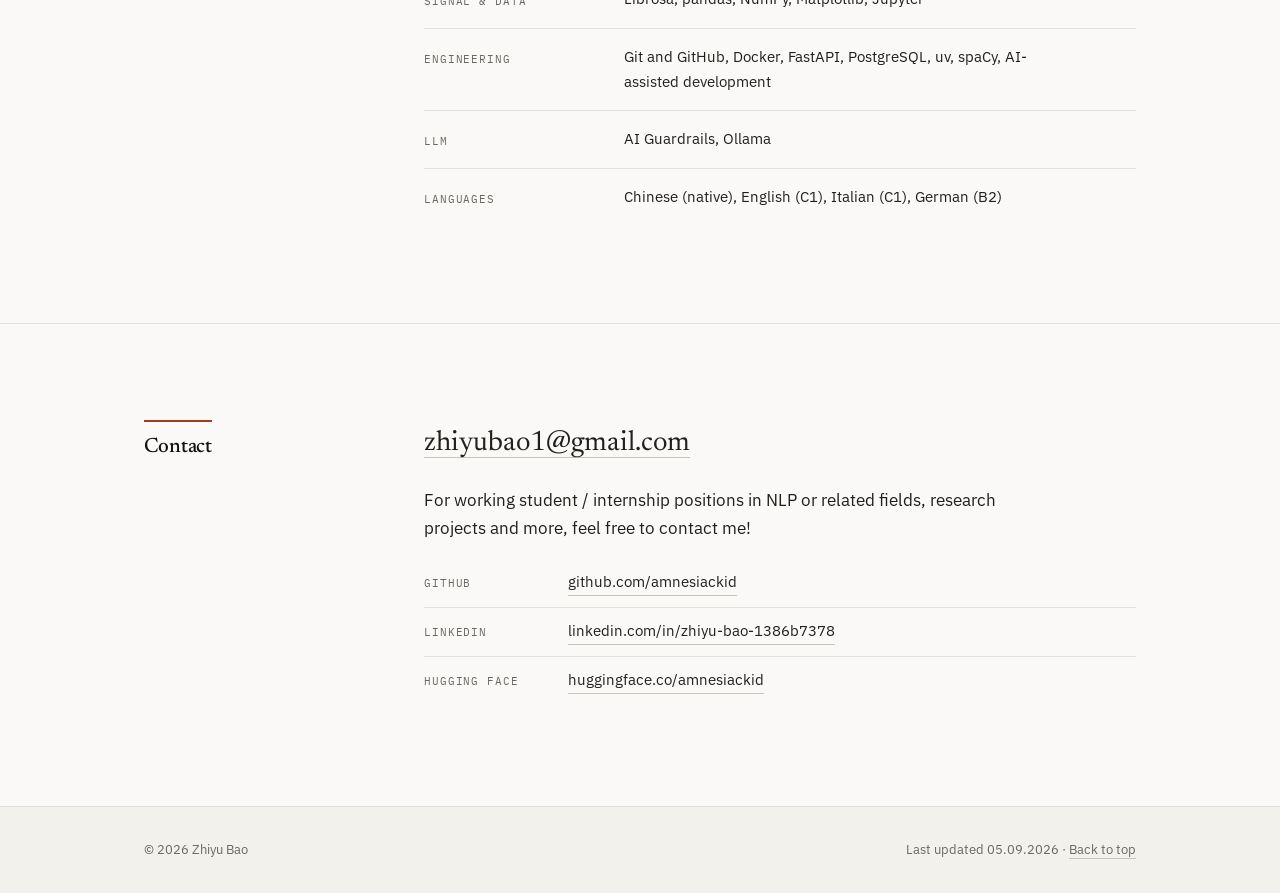
==== commit eb26940b: "Add German and Chinese versions English stays the primary version, signalled three ways: a "main" ta" ====
--- a/index.html
+++ b/index.html
@@ -27,12 +27,21 @@
 <meta name="description" content="Zhiyu Bao is an MSc Computational Linguistics student at the University of Stuttgart working on transformer fine-tuning, LLM interpretability, and multilingual NLP.">
 <link rel="canonical" href="https://amnesiackid.github.io/personal-site/">
 
+<!-- Language alternates. x-default points at English: it is the primary
+     version and the fallback for any locale not listed here. -->
+<link rel="alternate" hreflang="en" href="https://amnesiackid.github.io/personal-site/">
+<link rel="alternate" hreflang="de" href="https://amnesiackid.github.io/personal-site/de/">
+<link rel="alternate" hreflang="zh-Hans" href="https://amnesiackid.github.io/personal-site/zh/">
+<link rel="alternate" hreflang="x-default" href="https://amnesiackid.github.io/personal-site/">
+
 <meta property="og:type" content="profile">
 <meta property="og:title" content="Zhiyu (Vito) Bao — MSc Computational Linguistics, NLP &amp; Speech">
 <meta property="og:description" content="MSc Computational Linguistics student at the University of Stuttgart. Transformer fine-tuning, LLM interpretability, multilingual NLP.">
 <meta property="og:url" content="https://amnesiackid.github.io/personal-site/">
 <meta property="og:image" content="https://amnesiackid.github.io/personal-site/assets/portrait.jpg">
 <meta property="og:locale" content="en_GB">
+<meta property="og:locale:alternate" content="de_DE">
+<meta property="og:locale:alternate" content="zh_CN">
 <meta name="twitter:card" content="summary_large_image">
 
 <!-- Monogram favicon, inline so there is no extra file to manage. -->
@@ -93,23 +102,44 @@
       <span class="masthead__role">MSc Computational Linguistics &middot; NLP</span>
     </a>
 
-    <button class="nav-toggle" type="button" aria-expanded="false" aria-controls="primary-nav">
-      <span class="nav-toggle__bars" aria-hidden="true"></span>
-      <span class="nav-toggle__text">Menu</span>
-    </button>
-
-    <nav id="primary-nav" class="nav" aria-label="Section navigation">
-      <ul class="nav__list">
-        <li><a href="#about">About</a></li>
-        <li><a href="#research">Research</a></li>
-        <li><a href="#education">Education</a></li>
-        <li><a href="#experience">Experience</a></li>
-        <li><a href="#projects">Projects</a></li>
-        <!-- <li><a href="#publications">Publications</a></li> -->
-        <li><a href="#skills">Skills</a></li>
-        <li><a href="#contact">Contact</a></li>
-      </ul>
-    </nav>
+    <div class="site-header__end">
+
+      <nav id="primary-nav" class="nav" aria-label="Section navigation">
+        <ul class="nav__list">
+          <li><a href="#about">About</a></li>
+          <li><a href="#research">Research</a></li>
+          <li><a href="#education">Education</a></li>
+          <li><a href="#experience">Experience</a></li>
+          <li><a href="#projects">Projects</a></li>
+          <!-- <li><a href="#publications">Publications</a></li> -->
+          <li><a href="#skills">Skills</a></li>
+          <li><a href="#contact">Contact</a></li>
+        </ul>
+      </nav>
+
+      <!-- LANGUAGE SWITCHER
+           Identical on all three pages except which link carries
+           aria-current="page". The "main" tag marks English as the primary
+           version. main.js carries the current #section across the switch.
+           Paths are relative, so the site still works if it moves to a
+           custom domain or a different folder. -->
+      <nav class="lang" aria-label="Language">
+        <ul class="lang__list">
+          <li>
+            <a href="./" hreflang="en" lang="en" aria-current="page">EN</a>
+            <span class="lang__tag">main</span>
+          </li>
+          <li><a href="de/" hreflang="de" lang="de">DE</a></li>
+          <li><a href="zh/" hreflang="zh-Hans" lang="zh-Hans">中文</a></li>
+        </ul>
+      </nav>
+
+      <button class="nav-toggle" type="button" aria-expanded="false" aria-controls="primary-nav">
+        <span class="nav-toggle__bars" aria-hidden="true"></span>
+        <span class="nav-toggle__text">Menu</span>
+      </button>
+
+    </div>
   </div>
 </header>
 
@@ -127,7 +157,8 @@
 
     <div class="hero__text">
       <p class="eyebrow">Stuttgart, Germany</p>
-      <h1 id="hero-name" class="hero__name">Zhiyu (Vito) Bao</h1>
+      <h1 id="hero-name" class="hero__name">Zhiyu Bao</h1>
+      <p class="preferred-name">Vito</p>
       <p class="hero__role">MSc Computational Linguistics &middot; NLP &amp; speech</p>
 
       <div class="prose">
@@ -471,8 +502,8 @@
           <dt>Languages</dt>
           <dd>Chinese (native), English (C1), Italian (C1), German (B2)</dd>
         </div>
-        
-        
+
+      </dl>
     </div>
 
   </div>
--- a/styles.css
+++ b/styles.css
@@ -1,774 +1,885 @@
-/* ==========================================================================
-   Zhiyu Bao — personal site
-   --------------------------------------------------------------------------
-   Contents
-     1.  Theme variables   <- change colours and fonts here, nothing else
-     2.  Base & reset
-     3.  Layout primitives (.shell, .section)
-     4.  Site header / navigation
-     5.  Hero
-     6.  Research interests
-     7.  Entries (education, experience)
-     8.  Projects
-     9.  Publications (used only if you un-hide that section)
-     10. Skills
-     11. CV & contact
-     12. Footer
-     13. Dark mode
-     14. Reduced motion & print
-   ========================================================================== */
-
-
-/* ==========================================================================
-   1. THEME VARIABLES
-   This is the only block you need to touch to re-theme the whole site.
-
-   To change the accent colour: edit --accent (and --accent-ink in the dark
-   mode block near the bottom, section 13).
-   To change fonts: edit --font-serif / --font-sans / --font-mono, and update
-   the Google Fonts <link> in index.html to load the new families.
-   ========================================================================== */
-:root {
-  /* --- colour ------------------------------------------------------------ */
-  --paper:        #faf9f7;   /* page background — warm off-white   */
-  --paper-sunk:   #f3f1ec;   /* very slightly recessed surfaces    */
-  --ink:          #21201d;   /* body text                          */
-  --ink-strong:   #12110f;   /* headings                           */
-  --ink-muted:    #6b6862;   /* dates, captions, secondary text    */
-  --rule:         #e3e0d9;   /* hairlines and card borders         */
-  --rule-strong:  #c8c4ba;   /* link underlines                    */
-  --accent:       #9a3f21;   /* the one accent colour — terracotta */
-
-  /* --- type -------------------------------------------------------------- */
-  --font-serif: "Newsreader", Georgia, "Times New Roman", serif;
-  --font-sans:  "IBM Plex Sans", -apple-system, BlinkMacSystemFont, "Segoe UI", sans-serif;
-  --font-mono:  "IBM Plex Mono", ui-monospace, SFMono-Regular, Menlo, monospace;
-
-  --text-base:  1.0625rem;   /* 17px — comfortable for long reading */
-  --measure:    62ch;        /* max line length for prose           */
-
-  /* --- spacing & layout -------------------------------------------------- */
-  --shell-max:  68rem;       /* outer content width                 */
-  --gutter:     clamp(1.25rem, 5vw, 3rem);
-  --rail:       13rem;       /* left column that holds section titles */
-  --header-h:   4.25rem;
-  --section-y:  clamp(3.5rem, 8vw, 6rem);  /* vertical section padding */
-}
-
-
-/* ==========================================================================
-   2. BASE & RESET
-   ========================================================================== */
-*, *::before, *::after { box-sizing: border-box; }
-
-html {
-  scroll-behavior: smooth;
-  -webkit-text-size-adjust: 100%;
-}
-
-body {
-  margin: 0;
-  background: var(--paper);
-  color: var(--ink);
-  font-family: var(--font-sans);
-  font-size: var(--text-base);
-  line-height: 1.65;
-  font-feature-settings: "kern" 1;
-  -webkit-font-smoothing: antialiased;
-  text-rendering: optimizeLegibility;
-}
-
-h1, h2, h3, h4 {
-  font-family: var(--font-serif);
-  color: var(--ink-strong);
-  font-weight: 500;
-  line-height: 1.2;
-  margin: 0;
-  letter-spacing: -0.005em;
-}
-
-p { margin: 0 0 1rem; }
-p:last-child { margin-bottom: 0; }
-
-ul, ol { margin: 0; padding: 0; list-style: none; }
-
-img { max-width: 100%; height: auto; display: block; }
-
-/* Default link: inherits text colour, picks up the accent on hover. This is
-   deliberately quiet so that link-heavy paragraphs stay readable. */
-a {
-  color: inherit;
-  text-decoration: none;
-  border-bottom: 1px solid var(--rule-strong);
-  transition: color 120ms ease, border-color 120ms ease;
-}
-a:hover {
-  color: var(--accent);
-  border-bottom-color: var(--accent);
-}
-
-/* Visible keyboard focus everywhere. Do not remove — it is the only way
-   keyboard users can see where they are. */
-:focus-visible {
-  outline: 2px solid var(--accent);
-  outline-offset: 3px;
-  border-radius: 2px;
-}
-
-/* Skip link: hidden until focused, then parks itself top-left. */
-.skip-link {
-  position: absolute;
-  left: -9999px;
-  top: 0;
-  z-index: 100;
-  background: var(--paper);
-  padding: 0.75rem 1rem;
-  border: 1px solid var(--ink);
-}
-.skip-link:focus { left: 1rem; top: 1rem; }
-
-/* Small uppercase label in mono — used for the location line and similar. */
-.eyebrow {
-  font-family: var(--font-mono);
-  font-size: 0.75rem;
-  letter-spacing: 0.08em;
-  text-transform: uppercase;
-  color: var(--ink-muted);
-  margin: 0 0 1rem;
-}
-
-/* Constrained line length for running text. */
-.prose { max-width: var(--measure); }
-.prose p + p { margin-top: 1rem; }
-
-
-/* ==========================================================================
-   3. LAYOUT PRIMITIVES
-   .shell        — centres content and holds the page gutters
-   .section      — one page section, separated by a hairline rule
-   .section__grid— section title in a left rail, content on the right (desktop)
-   ========================================================================== */
-.shell {
-  width: 100%;
-  max-width: var(--shell-max);
-  margin-inline: auto;
-  padding-inline: var(--gutter);
-}
-
-.section {
-  border-top: 1px solid var(--rule);
-  padding-block: var(--section-y);
-  /* Stops the fixed header from covering headings when you jump to a section. */
-  scroll-margin-top: var(--header-h);
-}
-.section--last { padding-bottom: clamp(4rem, 9vw, 7rem); }
-
-.section__grid { display: grid; gap: 1.75rem; }
-
-.section__head h2 {
-  font-size: 1.3rem;
-  /* A short accent rule above each section title — the one flourish here. */
-  padding-top: 0.9rem;
-  border-top: 2px solid var(--accent);
-  display: inline-block;
-}
-
-.section__note {
-  font-size: 0.875rem;
-  color: var(--ink-muted);
-  margin-top: 0.75rem;
-  max-width: 18rem;
-}
-
-/* Two-column layout from tablet up: titles in the rail, content beside them. */
-@media (min-width: 62rem) {
-  .section__grid {
-    grid-template-columns: var(--rail) minmax(0, 1fr);
-    gap: 0 4.5rem;
-  }
-}
-
-
-/* ==========================================================================
-   4. SITE HEADER / NAVIGATION
-   Fixed to the top, solid background (no blur/glass), single hairline below.
-   ========================================================================== */
-.site-header {
-  position: fixed;
-  inset: 0 0 auto 0;
-  z-index: 50;
-  background: var(--paper);
-  border-bottom: 1px solid var(--rule);
-}
-
-.site-header__inner {
-  min-height: var(--header-h);
-  display: flex;
-  align-items: center;
-  justify-content: space-between;
-  gap: 1.5rem;
-}
-
-.masthead {
-  border: 0;
-  display: flex;
-  flex-direction: column;
-  line-height: 1.25;
-  padding-block: 0.75rem;
-}
-.masthead:hover { color: inherit; }
-.masthead:hover .masthead__name { color: var(--accent); }
-
-.masthead__name {
-  font-family: var(--font-serif);
-  font-size: 1.125rem;
-  font-weight: 600;
-  color: var(--ink-strong);
-  transition: color 120ms ease;
-}
-.masthead__role {
-  font-family: var(--font-mono);
-  font-size: 0.6875rem;
-  letter-spacing: 0.04em;
-  color: var(--ink-muted);
-}
-/* On narrow phones the role line wraps onto two lines and makes the header
-   taller than --header-h, which throws off the anchor offsets. Drop it. */
-@media (max-width: 30rem) {
-  .masthead__role { display: none; }
-}
-
-.nav__list {
-  display: flex;
-  flex-wrap: wrap;
-  gap: 1.35rem;
-}
-.nav__list a {
-  border: 0;
-  font-size: 0.875rem;
-  color: var(--ink-muted);
-  padding-block: 0.35rem;
-  border-bottom: 1px solid transparent;
-}
-.nav__list a:hover { color: var(--ink-strong); }
-
-/* Set by main.js as you scroll — marks the section you are currently in. */
-.nav__list a[aria-current="true"] {
-  color: var(--ink-strong);
-  border-bottom-color: var(--accent);
-}
-
-/* --- mobile menu button (hidden on desktop) ------------------------------ */
-.nav-toggle {
-  display: none;
-  align-items: center;
-  gap: 0.5rem;
-  background: none;
-  border: 1px solid var(--rule-strong);
-  border-radius: 2px;
-  padding: 0.45rem 0.7rem;
-  font: inherit;
-  font-size: 0.8125rem;
-  color: var(--ink);
-  cursor: pointer;
-}
-.nav-toggle__bars,
-.nav-toggle__bars::before,
-.nav-toggle__bars::after {
-  display: block;
-  width: 14px;
-  height: 1px;
-  background: currentColor;
-  content: "";
-}
-.nav-toggle__bars { position: relative; }
-.nav-toggle__bars::before { position: absolute; top: -4px; }
-.nav-toggle__bars::after  { position: absolute; top: 4px; }
-
-@media (max-width: 56rem) {
-  .nav-toggle { display: inline-flex; }
-
-  .nav {
-    position: absolute;
-    top: 100%;
-    left: 0;
-    right: 0;
-    background: var(--paper);
-    border-bottom: 1px solid var(--rule);
-    display: none;
-  }
-  .nav[data-open="true"] { display: block; }
-
-  .nav__list {
-    flex-direction: column;
-    gap: 0;
-    padding: 0.5rem var(--gutter) 1rem;
-  }
-  .nav__list a {
-    display: block;
-    padding-block: 0.6rem;
-    font-size: 1rem;
-    border-bottom: 1px solid var(--rule);
-  }
-  .nav__list li:last-child a { border-bottom: 0; }
-  .nav__list a[aria-current="true"] { color: var(--accent); }
-}
-
-
-/* ==========================================================================
-   5. HERO
-   ========================================================================== */
-.hero {
-  padding-top: calc(var(--header-h) + clamp(3rem, 9vw, 6.5rem));
-  padding-bottom: clamp(3.5rem, 8vw, 6rem);
-  scroll-margin-top: var(--header-h);
-}
-
-.hero__inner { display: grid; gap: 2.5rem; }
-
-.hero__name {
-  font-size: clamp(2.75rem, 8vw, 4.25rem);
-  line-height: 1.02;
-  letter-spacing: -0.025em;
-  margin-bottom: 0.5rem;
-}
-
-.hero__role {
-  font-family: var(--font-mono);
-  font-size: 0.8125rem;
-  letter-spacing: 0.03em;
-  color: var(--accent);
-  margin-bottom: 2rem;
-}
-
-.hero .prose p { font-size: 1.0625rem; }
-
-/* Inline row of contact links under the intro. */
-.hero__links {
-  display: flex;
-  flex-wrap: wrap;
-  gap: 0.5rem 1.25rem;
-  margin-top: 2rem;
-  font-size: 0.9375rem;
-}
-.hero__links a { border-bottom-color: var(--rule); }
-
-/* Photo: cropped to 4:5 by the container, so any portrait-ish image works. */
-.hero__figure { margin: 0; }
-.hero__figure img {
-  width: 100%;
-  aspect-ratio: 4 / 5;
-  object-fit: cover;
-  object-position: center 22%;
-  border: 1px solid var(--rule);
-  border-radius: 2px;
-}
-
-/* On phones the photo moves above the name and shrinks to a headshot, rather
-   than sitting full-width underneath the intro where it dominates the screen. */
-@media (max-width: 52rem) {
-  .hero__inner { gap: 1.75rem; }
-  .hero__figure { order: -1; max-width: 8.5rem; }
-}
-
-@media (min-width: 52rem) {
-  .hero__inner {
-    grid-template-columns: minmax(0, 1fr) 15.5rem;
-    gap: 4rem;
-    align-items: start;
-  }
-  /* Nudge the photo down so its top edge lines up with the intro text. */
-  .hero__figure { margin-top: 0.5rem; }
-}
-
-
-/* ==========================================================================
-   6. RESEARCH INTERESTS
-   Numbers come from a CSS counter, so adding or removing an <li> renumbers
-   the list automatically.
-   ========================================================================== */
-.interests { counter-reset: interest; }
-
-.interests > li {
-  counter-increment: interest;
-  position: relative;
-  padding-top: 1.75rem;
-  margin-top: 1.75rem;
-  border-top: 1px solid var(--rule);
-  max-width: var(--measure);
-}
-.interests > li:first-child {
-  border-top: 0;
-  margin-top: 0;
-  padding-top: 0;
-}
-
-.interests h3 {
-  font-size: 1.125rem;
-  margin-bottom: 0.5rem;
-}
-/* The index number, set in mono and tucked in front of the heading. */
-.interests h3::before {
-  content: counter(interest, decimal-leading-zero);
-  font-family: var(--font-mono);
-  font-size: 0.75rem;
-  color: var(--accent);
-  margin-right: 0.75rem;
-  vertical-align: 0.2em;
-}
-.interests p { color: var(--ink); }
-
-
-/* ==========================================================================
-   7. ENTRIES — education and experience
-   .entry__head puts the title and the dates on one baseline, dates hard right.
-   ========================================================================== */
-.entry {
-  padding-top: 1.75rem;
-  margin-top: 1.75rem;
-  border-top: 1px solid var(--rule);
-}
-.entry:first-child { border-top: 0; margin-top: 0; padding-top: 0; }
-
-.entry__head {
-  display: flex;
-  flex-wrap: wrap;
-  justify-content: space-between;
-  align-items: baseline;
-  gap: 0.25rem 1.5rem;
-}
-
-.entry__title {
-  font-size: 1.125rem;
-  max-width: 42ch;
-}
-
-.entry__meta {
-  font-family: var(--font-mono);
-  font-size: 0.75rem;
-  color: var(--ink-muted);
-  white-space: nowrap;
-  margin: 0;
-}
-
-.entry__sub {
-  color: var(--ink-muted);
-  font-size: 0.9375rem;
-  margin: 0.35rem 0 0;
-}
-
-.entry__note {
-  margin-top: 0.75rem;
-  max-width: var(--measure);
-  font-size: 0.9375rem;
-}
-
-/* Bulleted achievements. Custom marker so it stays aligned with the text. */
-.bullets { margin-top: 0.9rem; max-width: var(--measure); }
-.bullets li {
-  position: relative;
-  padding-left: 1.1rem;
-  margin-bottom: 0.5rem;
-  font-size: 0.9375rem;
-}
-.bullets li::before {
-  content: "";
-  position: absolute;
-  left: 0;
-  top: 0.72em;
-  width: 5px;
-  height: 1px;
-  background: var(--accent);
-}
-.bullets li:last-child { margin-bottom: 0; }
-
-
-/* ==========================================================================
-   8. PROJECTS
-   Flat bordered blocks — no shadows, no lift on hover, just a border and a
-   title that pick up the accent.
-   ========================================================================== */
-.projects {
-  display: grid;
-  gap: 1.25rem;
-  grid-template-columns: repeat(auto-fit, minmax(17rem, 1fr));
-}
-
-.project {
-  display: flex;
-  flex-direction: column;
-  border: 1px solid var(--rule);
-  border-radius: 2px;
-  padding: 1.5rem;
-  background: var(--paper);
-  transition: border-color 140ms ease;
-}
-.project:hover { border-color: var(--rule-strong); }
-.project:hover .project__title { color: var(--accent); }
-
-.project__title {
-  font-size: 1.0625rem;
-  margin-bottom: 0.6rem;
-  transition: color 140ms ease;
-}
-
-.project__desc {
-  font-size: 0.9375rem;
-  color: var(--ink);
-  margin-bottom: 1.1rem;
-}
-
-/* Tech stack: mono, separated by middots rather than boxed into pills. */
-.project__stack {
-  display: flex;
-  flex-wrap: wrap;
-  font-family: var(--font-mono);
-  font-size: 0.6875rem;
-  letter-spacing: 0.03em;
-  color: var(--ink-muted);
-  margin-top: auto;
-  margin-bottom: 0.9rem;
-}
-.project__stack li + li::before {
-  content: "·";
-  margin: 0 0.45rem;
-  color: var(--rule-strong);
-}
-
-.project__links {
-  display: flex;
-  flex-wrap: wrap;
-  align-items: center;
-  gap: 0.75rem 1rem;
-  font-size: 0.875rem;
-  margin: 0;
-}
-.project__links a { border-bottom-color: var(--rule-strong); }
-
-.project__status {
-  font-family: var(--font-mono);
-  font-size: 0.6875rem;
-  letter-spacing: 0.04em;
-  color: var(--ink-muted);
-  border: 1px solid var(--rule);
-  border-radius: 2px;
-  padding: 0.1rem 0.4rem;
-}
-
-
-/* ==========================================================================
-   9. PUBLICATIONS
-   Styles are here and ready; the section itself is commented out in the HTML
-   until there is something to list.
-   ========================================================================== */
-.publications { counter-reset: pub; }
-
-.publication {
-  counter-increment: pub;
-  position: relative;
-  padding-left: 2.25rem;
-  padding-top: 1.5rem;
-  margin-top: 1.5rem;
-  border-top: 1px solid var(--rule);
-  max-width: var(--measure);
-}
-.publication:first-child { border-top: 0; margin-top: 0; padding-top: 0; }
-
-.publication::before {
-  content: "[" counter(pub) "]";
-  position: absolute;
-  left: 0;
-  font-family: var(--font-mono);
-  font-size: 0.75rem;
-  color: var(--ink-muted);
-  line-height: 1.9;
-}
-
-.publication__cite { font-size: 0.9375rem; margin-bottom: 0.5rem; }
-.publication__title { color: var(--ink-strong); font-weight: 500; }
-.publication__venue { color: var(--ink-muted); }
-
-.publication__links {
-  display: flex;
-  gap: 1rem;
-  font-family: var(--font-mono);
-  font-size: 0.75rem;
-  margin: 0;
-}
-
-
-/* ==========================================================================
-   10. SKILLS
-   A definition list: label on the left, comma-separated values on the right.
-   ========================================================================== */
-.skills__group {
-  display: grid;
-  gap: 0.25rem;
-  padding-top: 1rem;
-  margin-top: 1rem;
-  border-top: 1px solid var(--rule);
-}
-.skills__group:first-child { border-top: 0; margin-top: 0; padding-top: 0; }
-
-.skills dt {
-  font-family: var(--font-mono);
-  font-size: 0.6875rem;
-  letter-spacing: 0.08em;
-  text-transform: uppercase;
-  color: var(--ink-muted);
-  padding-top: 0.3rem;
-}
-
-.skills dd {
-  margin: 0;
-  font-size: 0.9375rem;
-  max-width: 46ch;
-}
-
-@media (min-width: 40rem) {
-  .skills__group {
-    grid-template-columns: 11rem minmax(0, 1fr);
-    gap: 0 1.5rem;
-  }
-}
-
-
-/* ==========================================================================
-   11. CV & CONTACT
-   ========================================================================== */
-.button {
-  display: inline-block;
-  border: 1px solid var(--ink);
-  border-radius: 2px;
-  padding: 0.65rem 1.25rem;
-  margin-top: 1.25rem;
-  font-size: 0.9375rem;
-  font-weight: 500;
-  color: var(--ink-strong);
-  background: transparent;
-  transition: background-color 140ms ease, color 140ms ease, border-color 140ms ease;
-}
-.button:hover {
-  background: var(--ink-strong);
-  border-color: var(--ink-strong);
-  color: var(--paper);
-}
-
-.cv__note {
-  margin-top: 1rem;
-  font-family: var(--font-mono);
-  font-size: 0.75rem;
-  color: var(--ink-muted);
-}
-
-.contact__email {
-  font-family: var(--font-serif);
-  font-size: clamp(1.35rem, 3.5vw, 1.75rem);
-  margin-bottom: 1.25rem;
-}
-.contact__email a { border-bottom-width: 1px; }
-
-.contact__links { margin-top: 1.75rem; }
-.contact__links li {
-  display: grid;
-  gap: 0.1rem;
-  padding-top: 0.7rem;
-  margin-top: 0.7rem;
-  border-top: 1px solid var(--rule);
-  font-size: 0.9375rem;
-}
-.contact__links li:first-child { border-top: 0; margin-top: 0; padding-top: 0; }
-
-/* justify-self keeps the underline the width of the URL, not of the column.
-   The URLs are shown in full, so let long ones break rather than overflow. */
-.contact__links a {
-  justify-self: start;
-  overflow-wrap: anywhere;
-}
-
-@media (min-width: 30rem) {
-  .contact__links li {
-    grid-template-columns: 8rem minmax(0, 1fr);
-    align-items: baseline;
-    gap: 0 1rem;
-  }
-}
-
-/* The platform name, set like the labels in the Skills list. */
-.contact__label {
-  font-family: var(--font-mono);
-  font-size: 0.6875rem;
-  letter-spacing: 0.08em;
-  text-transform: uppercase;
-  color: var(--ink-muted);
-}
-
-
-/* ==========================================================================
-   12. FOOTER
-   ========================================================================== */
-.site-footer {
-  border-top: 1px solid var(--rule);
-  background: var(--paper-sunk);
-  padding-block: 2rem;
-}
-.site-footer__inner {
-  display: flex;
-  flex-wrap: wrap;
-  justify-content: space-between;
-  gap: 0.5rem 1.5rem;
-  font-size: 0.8125rem;
-  color: var(--ink-muted);
-}
-.site-footer p { margin: 0; }
-.site-footer a { border-bottom-color: var(--rule-strong); }
-
-
-/* ==========================================================================
-   13. DARK MODE
-   Only the colour variables are redefined — every rule above stays as it is.
-   Delete this whole block if you would rather the site were always light.
-   ========================================================================== */
-@media (prefers-color-scheme: dark) {
-  :root {
-    --paper:       #171614;
-    --paper-sunk:  #1d1c19;
-    --ink:         #ddd9d2;
-    --ink-strong:  #f2efe9;
-    --ink-muted:   #a09b92;
-    --rule:        #2f2d29;
-    --rule-strong: #4a4741;
-    --accent:      #e0805a;   /* lighter terracotta, for contrast on dark */
-  }
-  /* Photographs can look harsh against a dark ground; take the edge off. */
-  .hero__figure img { filter: brightness(0.94); }
-}
-
-
-/* ==========================================================================
-   14. REDUCED MOTION & PRINT
-   ========================================================================== */
-@media (prefers-reduced-motion: reduce) {
-  html { scroll-behavior: auto; }
-  *, *::before, *::after {
-    animation-duration: 0.01ms !important;
-    transition-duration: 0.01ms !important;
-  }
-}
-
-/* Someone will print this or save it as a PDF. Make that come out cleanly. */
-@media print {
-  .site-header, .nav-toggle, .skip-link, .hero__figure { display: none; }
-  body { background: #fff; color: #000; font-size: 10.5pt; }
-  .hero { padding-top: 0; }
-  .section, .hero { break-inside: avoid; }
-  a { border-bottom: 0; }
-  /* Print the destination of links, since they cannot be clicked on paper. */
-  .hero__links a::after,
-  .contact__links a::after,
-  .project__links a::after {
-    content: " (" attr(href) ")";
-    font-size: 0.85em;
-    color: #555;
-  }
-}
+/* ==========================================================================
+   Zhiyu Bao — personal site
+   --------------------------------------------------------------------------
+   Contents
+     1.  Theme variables   <- change colours and fonts here, nothing else
+     2.  Base & reset
+     3.  Layout primitives (.shell, .section)
+     4.  Site header / navigation
+     5.  Hero
+     6.  Research interests
+     7.  Entries (education, experience)
+     8.  Projects
+     9.  Publications (used only if you un-hide that section)
+     10. Skills
+     11. CV & contact
+     12. Footer
+     13. Dark mode
+     14. Reduced motion & print
+   ========================================================================== */
+
+
+/* ==========================================================================
+   1. THEME VARIABLES
+   This is the only block you need to touch to re-theme the whole site.
+
+   To change the accent colour: edit --accent (and --accent-ink in the dark
+   mode block near the bottom, section 13).
+   To change fonts: edit --font-serif / --font-sans / --font-mono, and update
+   the Google Fonts <link> in index.html to load the new families.
+   ========================================================================== */
+:root {
+  /* --- colour ------------------------------------------------------------ */
+  --paper:        #faf9f7;   /* page background — warm off-white   */
+  --paper-sunk:   #f3f1ec;   /* very slightly recessed surfaces    */
+  --ink:          #21201d;   /* body text                          */
+  --ink-strong:   #12110f;   /* headings                           */
+  --ink-muted:    #6b6862;   /* dates, captions, secondary text    */
+  --rule:         #e3e0d9;   /* hairlines and card borders         */
+  --rule-strong:  #c8c4ba;   /* link underlines                    */
+  --accent:       #9a3f21;   /* the one accent colour — terracotta */
+
+  /* --- type -------------------------------------------------------------- */
+  --font-serif: "Newsreader", Georgia, "Times New Roman", serif;
+  --font-sans:  "IBM Plex Sans", -apple-system, BlinkMacSystemFont, "Segoe UI", sans-serif;
+  --font-mono:  "IBM Plex Mono", ui-monospace, SFMono-Regular, Menlo, monospace;
+
+  --text-base:  1.0625rem;   /* 17px — comfortable for long reading */
+  --measure:    62ch;        /* max line length for prose           */
+
+  /* --- spacing & layout -------------------------------------------------- */
+  --shell-max:  68rem;       /* outer content width                 */
+  --gutter:     clamp(1.25rem, 5vw, 3rem);
+  --rail:       13rem;       /* left column that holds section titles */
+  --header-h:   4.25rem;
+  --section-y:  clamp(3.5rem, 8vw, 6rem);  /* vertical section padding */
+}
+
+/* Chinese page only: swap the three font stacks. Every rule below picks these
+   up automatically. Latin characters still render in Plex and Newsreader,
+   because those families are listed first and only CJK falls through. */
+html[lang^="zh"] {
+  --font-sans:  "IBM Plex Sans", "PingFang SC", "Hiragino Sans GB", "Microsoft YaHei", "Noto Sans SC", sans-serif;
+  --font-serif: "Newsreader", "Songti SC", "Noto Serif SC", SimSun, serif;
+  --font-mono:  "IBM Plex Mono", "PingFang SC", "Microsoft YaHei", "Noto Sans SC", monospace;
+}
+
+/* CJK text needs a little more leading than Latin at the same size. */
+html[lang^="zh"] body { line-height: 1.8; }
+
+
+/* ==========================================================================
+   2. BASE & RESET
+   ========================================================================== */
+*, *::before, *::after { box-sizing: border-box; }
+
+html {
+  scroll-behavior: smooth;
+  -webkit-text-size-adjust: 100%;
+}
+
+body {
+  margin: 0;
+  background: var(--paper);
+  color: var(--ink);
+  font-family: var(--font-sans);
+  font-size: var(--text-base);
+  line-height: 1.65;
+  font-feature-settings: "kern" 1;
+  -webkit-font-smoothing: antialiased;
+  text-rendering: optimizeLegibility;
+}
+
+h1, h2, h3, h4 {
+  font-family: var(--font-serif);
+  color: var(--ink-strong);
+  font-weight: 500;
+  line-height: 1.2;
+  margin: 0;
+  letter-spacing: -0.005em;
+}
+
+p { margin: 0 0 1rem; }
+p:last-child { margin-bottom: 0; }
+
+ul, ol { margin: 0; padding: 0; list-style: none; }
+
+img { max-width: 100%; height: auto; display: block; }
+
+/* Default link: inherits text colour, picks up the accent on hover. This is
+   deliberately quiet so that link-heavy paragraphs stay readable. */
+a {
+  color: inherit;
+  text-decoration: none;
+  border-bottom: 1px solid var(--rule-strong);
+  transition: color 120ms ease, border-color 120ms ease;
+}
+a:hover {
+  color: var(--accent);
+  border-bottom-color: var(--accent);
+}
+
+/* Visible keyboard focus everywhere. Do not remove — it is the only way
+   keyboard users can see where they are. */
+:focus-visible {
+  outline: 2px solid var(--accent);
+  outline-offset: 3px;
+  border-radius: 2px;
+}
+
+/* Skip link: hidden until focused, then parks itself top-left. */
+.skip-link {
+  position: absolute;
+  left: -9999px;
+  top: 0;
+  z-index: 100;
+  background: var(--paper);
+  padding: 0.75rem 1rem;
+  border: 1px solid var(--ink);
+}
+.skip-link:focus { left: 1rem; top: 1rem; }
+
+/* Small uppercase label in mono — used for the location line and similar. */
+.eyebrow {
+  font-family: var(--font-mono);
+  font-size: 0.75rem;
+  letter-spacing: 0.08em;
+  text-transform: uppercase;
+  color: var(--ink-muted);
+  margin: 0 0 1rem;
+}
+
+/* Constrained line length for running text. */
+.prose { max-width: var(--measure); }
+.prose p + p { margin-top: 1rem; }
+
+
+/* ==========================================================================
+   3. LAYOUT PRIMITIVES
+   .shell        — centres content and holds the page gutters
+   .section      — one page section, separated by a hairline rule
+   .section__grid— section title in a left rail, content on the right (desktop)
+   ========================================================================== */
+.shell {
+  width: 100%;
+  max-width: var(--shell-max);
+  margin-inline: auto;
+  padding-inline: var(--gutter);
+}
+
+.section {
+  border-top: 1px solid var(--rule);
+  padding-block: var(--section-y);
+  /* Stops the fixed header from covering headings when you jump to a section. */
+  scroll-margin-top: var(--header-h);
+}
+.section--last { padding-bottom: clamp(4rem, 9vw, 7rem); }
+
+.section__grid { display: grid; gap: 1.75rem; }
+
+.section__head h2 {
+  font-size: 1.3rem;
+  /* A short accent rule above each section title — the one flourish here. */
+  padding-top: 0.9rem;
+  border-top: 2px solid var(--accent);
+  display: inline-block;
+}
+
+.section__note {
+  font-size: 0.875rem;
+  color: var(--ink-muted);
+  margin-top: 0.75rem;
+  max-width: 18rem;
+}
+
+/* Two-column layout from tablet up: titles in the rail, content beside them. */
+@media (min-width: 62rem) {
+  .section__grid {
+    grid-template-columns: var(--rail) minmax(0, 1fr);
+    gap: 0 4.5rem;
+  }
+}
+
+
+/* ==========================================================================
+   4. SITE HEADER / NAVIGATION
+   Fixed to the top, solid background (no blur/glass), single hairline below.
+   ========================================================================== */
+.site-header {
+  position: fixed;
+  inset: 0 0 auto 0;
+  z-index: 50;
+  background: var(--paper);
+  border-bottom: 1px solid var(--rule);
+}
+
+.site-header__inner {
+  min-height: var(--header-h);
+  display: flex;
+  align-items: center;
+  justify-content: space-between;
+  gap: 1.5rem;
+}
+
+.masthead {
+  border: 0;
+  display: flex;
+  flex-direction: column;
+  line-height: 1.25;
+  padding-block: 0.75rem;
+}
+.masthead:hover { color: inherit; }
+.masthead:hover .masthead__name { color: var(--accent); }
+
+.masthead__name {
+  font-family: var(--font-serif);
+  font-size: 1.125rem;
+  font-weight: 600;
+  color: var(--ink-strong);
+  transition: color 120ms ease;
+}
+.masthead__role {
+  font-family: var(--font-mono);
+  font-size: 0.6875rem;
+  letter-spacing: 0.04em;
+  color: var(--ink-muted);
+}
+/* Everything below keeps the header exactly one line tall on a phone. That
+   matters beyond looks: --header-h is what the anchor offsets and the
+   translation notice are measured against, so a header that grows to two
+   lines makes section headings land underneath it. */
+.masthead__name { white-space: nowrap; }
+
+@media (max-width: 30rem) {
+  /* The role line is the first thing to go. */
+  .masthead__role { display: none; }
+
+  .site-header__end { gap: 0.75rem; }
+
+  /* Then the word "Menu". The button keeps its icon, and the label stays in
+     the accessibility tree so screen readers still announce it. */
+  .nav-toggle__text {
+    position: absolute;
+    width: 1px;
+    height: 1px;
+    margin: -1px;
+    padding: 0;
+    overflow: hidden;
+    clip-path: inset(50%);
+    white-space: nowrap;
+  }
+  .nav-toggle { padding: 0.5rem 0.6rem; }
+}
+
+.nav__list {
+  display: flex;
+  flex-wrap: wrap;
+  gap: 1.05rem;
+}
+.nav__list a {
+  border: 0;
+  font-size: 0.875rem;
+  color: var(--ink-muted);
+  padding-block: 0.35rem;
+  border-bottom: 1px solid transparent;
+}
+.nav__list a:hover { color: var(--ink-strong); }
+
+/* Set by main.js as you scroll — marks the section you are currently in. */
+.nav__list a[aria-current="true"] {
+  color: var(--ink-strong);
+  border-bottom-color: var(--accent);
+}
+
+/* --- mobile menu button (hidden on desktop) ------------------------------ */
+.nav-toggle {
+  display: none;
+  align-items: center;
+  gap: 0.5rem;
+  background: none;
+  border: 1px solid var(--rule-strong);
+  border-radius: 2px;
+  padding: 0.45rem 0.7rem;
+  font: inherit;
+  font-size: 0.8125rem;
+  color: var(--ink);
+  cursor: pointer;
+}
+.nav-toggle__bars,
+.nav-toggle__bars::before,
+.nav-toggle__bars::after {
+  display: block;
+  width: 14px;
+  height: 1px;
+  background: currentColor;
+  content: "";
+}
+.nav-toggle__bars { position: relative; }
+.nav-toggle__bars::before { position: absolute; top: -4px; }
+.nav-toggle__bars::after  { position: absolute; top: 4px; }
+
+@media (max-width: 68rem) {
+  .nav-toggle { display: inline-flex; }
+
+  .nav {
+    position: absolute;
+    top: 100%;
+    left: 0;
+    right: 0;
+    background: var(--paper);
+    border-bottom: 1px solid var(--rule);
+    display: none;
+  }
+  .nav[data-open="true"] { display: block; }
+
+  .nav__list {
+    flex-direction: column;
+    gap: 0;
+    padding: 0.5rem var(--gutter) 1rem;
+  }
+  .nav__list a {
+    display: block;
+    padding-block: 0.6rem;
+    font-size: 1rem;
+    border-bottom: 1px solid var(--rule);
+  }
+  .nav__list li:last-child a { border-bottom: 0; }
+  .nav__list a[aria-current="true"] { color: var(--accent); }
+}
+
+/* --- language switcher ---------------------------------------------------
+   Groups the section nav, the language links and the mobile menu button on
+   the right of the header. The language links stay visible at every width;
+   only the section nav collapses behind the button.
+   ---------------------------------------------------------------------- */
+.site-header__end {
+  display: flex;
+  align-items: center;
+  gap: 1.5rem;
+}
+
+.lang { flex-shrink: 0; }
+
+.lang__list { display: flex; align-items: baseline; }
+.lang__list li { white-space: nowrap; }
+
+.lang__list li + li::before {
+  content: "·";
+  color: var(--rule-strong);
+  margin: 0 0.5rem;
+}
+
+.lang__list a {
+  border: 0;
+  font-family: var(--font-mono);
+  font-size: 0.75rem;
+  color: var(--ink-muted);
+  padding-block: 0.35rem;
+  border-bottom: 1px solid transparent;
+}
+.lang__list a:hover { color: var(--ink-strong); }
+.lang__list a[aria-current="page"] {
+  color: var(--ink-strong);
+  border-bottom-color: var(--accent);
+}
+
+/* Marks English as the primary version. Shown on all three pages. */
+.lang__tag {
+  font-family: var(--font-mono);
+  font-size: 0.5625rem;
+  letter-spacing: 0.1em;
+  text-transform: uppercase;
+  color: var(--accent);
+  margin-left: 0.3rem;
+}
+
+@media (max-width: 68rem) {
+  .site-header__end { gap: 1rem; }
+}
+
+/* --- translation notice --------------------------------------------------
+   Slim bar at the top of the German and Chinese pages saying that English is
+   the primary version. margin-top clears the fixed header; the matching
+   body class trims the hero so the spacing does not double up.
+   ---------------------------------------------------------------------- */
+.lang-notice {
+  margin-top: var(--header-h);
+  background: var(--paper-sunk);
+  border-bottom: 1px solid var(--rule);
+  padding-block: 0.7rem;
+}
+.lang-notice p {
+  margin: 0;
+  font-size: 0.8125rem;
+  color: var(--ink-muted);
+}
+.has-lang-notice .hero { padding-top: clamp(2.5rem, 7vw, 4.5rem); }
+
+
+/* ==========================================================================
+   5. HERO
+   ========================================================================== */
+.hero {
+  padding-top: calc(var(--header-h) + clamp(3rem, 9vw, 6.5rem));
+  padding-bottom: clamp(3.5rem, 8vw, 6rem);
+  scroll-margin-top: var(--header-h);
+}
+
+.hero__inner { display: grid; gap: 2.5rem; }
+
+.hero__name {
+  font-size: clamp(2.75rem, 8vw, 4.25rem);
+  line-height: 1.02;
+  letter-spacing: -0.025em;
+  margin-bottom: 0.5rem;
+}
+
+/* The preferred-name line directly under the H1. Set quietly so it reads
+   as an aside to the name rather than as a second heading. */
+.preferred-name {
+  font-family: var(--font-mono);
+  font-size: 0.8125rem;
+  letter-spacing: 0.04em;
+  color: var(--ink-muted);
+  margin: -0.15rem 0 0.6rem;
+}
+
+.hero__role {
+  font-family: var(--font-mono);
+  font-size: 0.8125rem;
+  letter-spacing: 0.03em;
+  color: var(--accent);
+  margin-bottom: 2rem;
+}
+
+.hero .prose p { font-size: 1.0625rem; }
+
+/* Inline row of contact links under the intro. */
+.hero__links {
+  display: flex;
+  flex-wrap: wrap;
+  gap: 0.5rem 1.25rem;
+  margin-top: 2rem;
+  font-size: 0.9375rem;
+}
+.hero__links a { border-bottom-color: var(--rule); }
+
+/* Photo: cropped to 4:5 by the container, so any portrait-ish image works. */
+.hero__figure { margin: 0; }
+.hero__figure img {
+  width: 100%;
+  aspect-ratio: 4 / 5;
+  object-fit: cover;
+  object-position: center 22%;
+  border: 1px solid var(--rule);
+  border-radius: 2px;
+}
+
+/* On phones the photo moves above the name and shrinks to a headshot, rather
+   than sitting full-width underneath the intro where it dominates the screen. */
+@media (max-width: 52rem) {
+  .hero__inner { gap: 1.75rem; }
+  .hero__figure { order: -1; max-width: 8.5rem; }
+}
+
+@media (min-width: 52rem) {
+  .hero__inner {
+    grid-template-columns: minmax(0, 1fr) 15.5rem;
+    gap: 4rem;
+    align-items: start;
+  }
+  /* Nudge the photo down so its top edge lines up with the intro text. */
+  .hero__figure { margin-top: 0.5rem; }
+}
+
+
+/* ==========================================================================
+   6. RESEARCH INTERESTS
+   Numbers come from a CSS counter, so adding or removing an <li> renumbers
+   the list automatically.
+   ========================================================================== */
+.interests { counter-reset: interest; }
+
+.interests > li {
+  counter-increment: interest;
+  position: relative;
+  padding-top: 1.75rem;
+  margin-top: 1.75rem;
+  border-top: 1px solid var(--rule);
+  max-width: var(--measure);
+}
+.interests > li:first-child {
+  border-top: 0;
+  margin-top: 0;
+  padding-top: 0;
+}
+
+.interests h3 {
+  font-size: 1.125rem;
+  margin-bottom: 0.5rem;
+}
+/* The index number, set in mono and tucked in front of the heading. */
+.interests h3::before {
+  content: counter(interest, decimal-leading-zero);
+  font-family: var(--font-mono);
+  font-size: 0.75rem;
+  color: var(--accent);
+  margin-right: 0.75rem;
+  vertical-align: 0.2em;
+}
+.interests p { color: var(--ink); }
+
+
+/* ==========================================================================
+   7. ENTRIES — education and experience
+   .entry__head puts the title and the dates on one baseline, dates hard right.
+   ========================================================================== */
+.entry {
+  padding-top: 1.75rem;
+  margin-top: 1.75rem;
+  border-top: 1px solid var(--rule);
+}
+.entry:first-child { border-top: 0; margin-top: 0; padding-top: 0; }
+
+.entry__head {
+  display: flex;
+  flex-wrap: wrap;
+  justify-content: space-between;
+  align-items: baseline;
+  gap: 0.25rem 1.5rem;
+}
+
+.entry__title {
+  font-size: 1.125rem;
+  max-width: 42ch;
+}
+
+.entry__meta {
+  font-family: var(--font-mono);
+  font-size: 0.75rem;
+  color: var(--ink-muted);
+  white-space: nowrap;
+  margin: 0;
+}
+
+.entry__sub {
+  color: var(--ink-muted);
+  font-size: 0.9375rem;
+  margin: 0.35rem 0 0;
+}
+
+.entry__note {
+  margin-top: 0.75rem;
+  max-width: var(--measure);
+  font-size: 0.9375rem;
+}
+
+/* Bulleted achievements. Custom marker so it stays aligned with the text. */
+.bullets { margin-top: 0.9rem; max-width: var(--measure); }
+.bullets li {
+  position: relative;
+  padding-left: 1.1rem;
+  margin-bottom: 0.5rem;
+  font-size: 0.9375rem;
+}
+.bullets li::before {
+  content: "";
+  position: absolute;
+  left: 0;
+  top: 0.72em;
+  width: 5px;
+  height: 1px;
+  background: var(--accent);
+}
+.bullets li:last-child { margin-bottom: 0; }
+
+
+/* ==========================================================================
+   8. PROJECTS
+   Flat bordered blocks — no shadows, no lift on hover, just a border and a
+   title that pick up the accent.
+   ========================================================================== */
+.projects {
+  display: grid;
+  gap: 1.25rem;
+  grid-template-columns: repeat(auto-fit, minmax(17rem, 1fr));
+}
+
+.project {
+  display: flex;
+  flex-direction: column;
+  border: 1px solid var(--rule);
+  border-radius: 2px;
+  padding: 1.5rem;
+  background: var(--paper);
+  transition: border-color 140ms ease;
+}
+.project:hover { border-color: var(--rule-strong); }
+.project:hover .project__title { color: var(--accent); }
+
+.project__title {
+  font-size: 1.0625rem;
+  margin-bottom: 0.6rem;
+  transition: color 140ms ease;
+}
+
+.project__desc {
+  font-size: 0.9375rem;
+  color: var(--ink);
+  margin-bottom: 1.1rem;
+}
+
+/* Tech stack: mono, separated by middots rather than boxed into pills. */
+.project__stack {
+  display: flex;
+  flex-wrap: wrap;
+  font-family: var(--font-mono);
+  font-size: 0.6875rem;
+  letter-spacing: 0.03em;
+  color: var(--ink-muted);
+  margin-top: auto;
+  margin-bottom: 0.9rem;
+}
+.project__stack li + li::before {
+  content: "·";
+  margin: 0 0.45rem;
+  color: var(--rule-strong);
+}
+
+.project__links {
+  display: flex;
+  flex-wrap: wrap;
+  align-items: center;
+  gap: 0.75rem 1rem;
+  font-size: 0.875rem;
+  margin: 0;
+}
+.project__links a { border-bottom-color: var(--rule-strong); }
+
+.project__status {
+  font-family: var(--font-mono);
+  font-size: 0.6875rem;
+  letter-spacing: 0.04em;
+  color: var(--ink-muted);
+  border: 1px solid var(--rule);
+  border-radius: 2px;
+  padding: 0.1rem 0.4rem;
+}
+
+
+/* ==========================================================================
+   9. PUBLICATIONS
+   Styles are here and ready; the section itself is commented out in the HTML
+   until there is something to list.
+   ========================================================================== */
+.publications { counter-reset: pub; }
+
+.publication {
+  counter-increment: pub;
+  position: relative;
+  padding-left: 2.25rem;
+  padding-top: 1.5rem;
+  margin-top: 1.5rem;
+  border-top: 1px solid var(--rule);
+  max-width: var(--measure);
+}
+.publication:first-child { border-top: 0; margin-top: 0; padding-top: 0; }
+
+.publication::before {
+  content: "[" counter(pub) "]";
+  position: absolute;
+  left: 0;
+  font-family: var(--font-mono);
+  font-size: 0.75rem;
+  color: var(--ink-muted);
+  line-height: 1.9;
+}
+
+.publication__cite { font-size: 0.9375rem; margin-bottom: 0.5rem; }
+.publication__title { color: var(--ink-strong); font-weight: 500; }
+.publication__venue { color: var(--ink-muted); }
+
+.publication__links {
+  display: flex;
+  gap: 1rem;
+  font-family: var(--font-mono);
+  font-size: 0.75rem;
+  margin: 0;
+}
+
+
+/* ==========================================================================
+   10. SKILLS
+   A definition list: label on the left, comma-separated values on the right.
+   ========================================================================== */
+.skills__group {
+  display: grid;
+  gap: 0.25rem;
+  padding-top: 1rem;
+  margin-top: 1rem;
+  border-top: 1px solid var(--rule);
+}
+.skills__group:first-child { border-top: 0; margin-top: 0; padding-top: 0; }
+
+.skills dt {
+  font-family: var(--font-mono);
+  font-size: 0.6875rem;
+  letter-spacing: 0.08em;
+  text-transform: uppercase;
+  color: var(--ink-muted);
+  padding-top: 0.3rem;
+}
+
+.skills dd {
+  margin: 0;
+  font-size: 0.9375rem;
+  max-width: 46ch;
+}
+
+@media (min-width: 40rem) {
+  .skills__group {
+    grid-template-columns: 11rem minmax(0, 1fr);
+    gap: 0 1.5rem;
+  }
+}
+
+
+/* ==========================================================================
+   11. CV & CONTACT
+   ========================================================================== */
+.button {
+  display: inline-block;
+  border: 1px solid var(--ink);
+  border-radius: 2px;
+  padding: 0.65rem 1.25rem;
+  margin-top: 1.25rem;
+  font-size: 0.9375rem;
+  font-weight: 500;
+  color: var(--ink-strong);
+  background: transparent;
+  transition: background-color 140ms ease, color 140ms ease, border-color 140ms ease;
+}
+.button:hover {
+  background: var(--ink-strong);
+  border-color: var(--ink-strong);
+  color: var(--paper);
+}
+
+.cv__note {
+  margin-top: 1rem;
+  font-family: var(--font-mono);
+  font-size: 0.75rem;
+  color: var(--ink-muted);
+}
+
+.contact__email {
+  font-family: var(--font-serif);
+  font-size: clamp(1.35rem, 3.5vw, 1.75rem);
+  margin-bottom: 1.25rem;
+}
+.contact__email a { border-bottom-width: 1px; }
+
+.contact__links { margin-top: 1.75rem; }
+.contact__links li {
+  display: grid;
+  gap: 0.1rem;
+  padding-top: 0.7rem;
+  margin-top: 0.7rem;
+  border-top: 1px solid var(--rule);
+  font-size: 0.9375rem;
+}
+.contact__links li:first-child { border-top: 0; margin-top: 0; padding-top: 0; }
+
+/* justify-self keeps the underline the width of the URL, not of the column.
+   The URLs are shown in full, so let long ones break rather than overflow. */
+.contact__links a {
+  justify-self: start;
+  overflow-wrap: anywhere;
+}
+
+@media (min-width: 30rem) {
+  .contact__links li {
+    grid-template-columns: 8rem minmax(0, 1fr);
+    align-items: baseline;
+    gap: 0 1rem;
+  }
+}
+
+/* The platform name, set like the labels in the Skills list. */
+.contact__label {
+  font-family: var(--font-mono);
+  font-size: 0.6875rem;
+  letter-spacing: 0.08em;
+  text-transform: uppercase;
+  color: var(--ink-muted);
+}
+
+
+/* ==========================================================================
+   12. FOOTER
+   ========================================================================== */
+.site-footer {
+  border-top: 1px solid var(--rule);
+  background: var(--paper-sunk);
+  padding-block: 2rem;
+}
+.site-footer__inner {
+  display: flex;
+  flex-wrap: wrap;
+  justify-content: space-between;
+  gap: 0.5rem 1.5rem;
+  font-size: 0.8125rem;
+  color: var(--ink-muted);
+}
+.site-footer p { margin: 0; }
+.site-footer a { border-bottom-color: var(--rule-strong); }
+
+
+/* ==========================================================================
+   13. DARK MODE
+   Only the colour variables are redefined — every rule above stays as it is.
+   Delete this whole block if you would rather the site were always light.
+   ========================================================================== */
+@media (prefers-color-scheme: dark) {
+  :root {
+    --paper:       #171614;
+    --paper-sunk:  #1d1c19;
+    --ink:         #ddd9d2;
+    --ink-strong:  #f2efe9;
+    --ink-muted:   #a09b92;
+    --rule:        #2f2d29;
+    --rule-strong: #4a4741;
+    --accent:      #e0805a;   /* lighter terracotta, for contrast on dark */
+  }
+  /* Photographs can look harsh against a dark ground; take the edge off. */
+  .hero__figure img { filter: brightness(0.94); }
+}
+
+
+/* ==========================================================================
+   14. REDUCED MOTION & PRINT
+   ========================================================================== */
+@media (prefers-reduced-motion: reduce) {
+  html { scroll-behavior: auto; }
+  *, *::before, *::after {
+    animation-duration: 0.01ms !important;
+    transition-duration: 0.01ms !important;
+  }
+}
+
+/* Someone will print this or save it as a PDF. Make that come out cleanly. */
+@media print {
+  .site-header, .nav-toggle, .skip-link, .hero__figure { display: none; }
+  body { background: #fff; color: #000; font-size: 10.5pt; }
+  .hero { padding-top: 0; }
+  .section, .hero { break-inside: avoid; }
+  a { border-bottom: 0; }
+  /* Print the destination of links, since they cannot be clicked on paper. */
+  .hero__links a::after,
+  .contact__links a::after,
+  .project__links a::after {
+    content: " (" attr(href) ")";
+    font-size: 0.85em;
+    color: #555;
+  }
+}
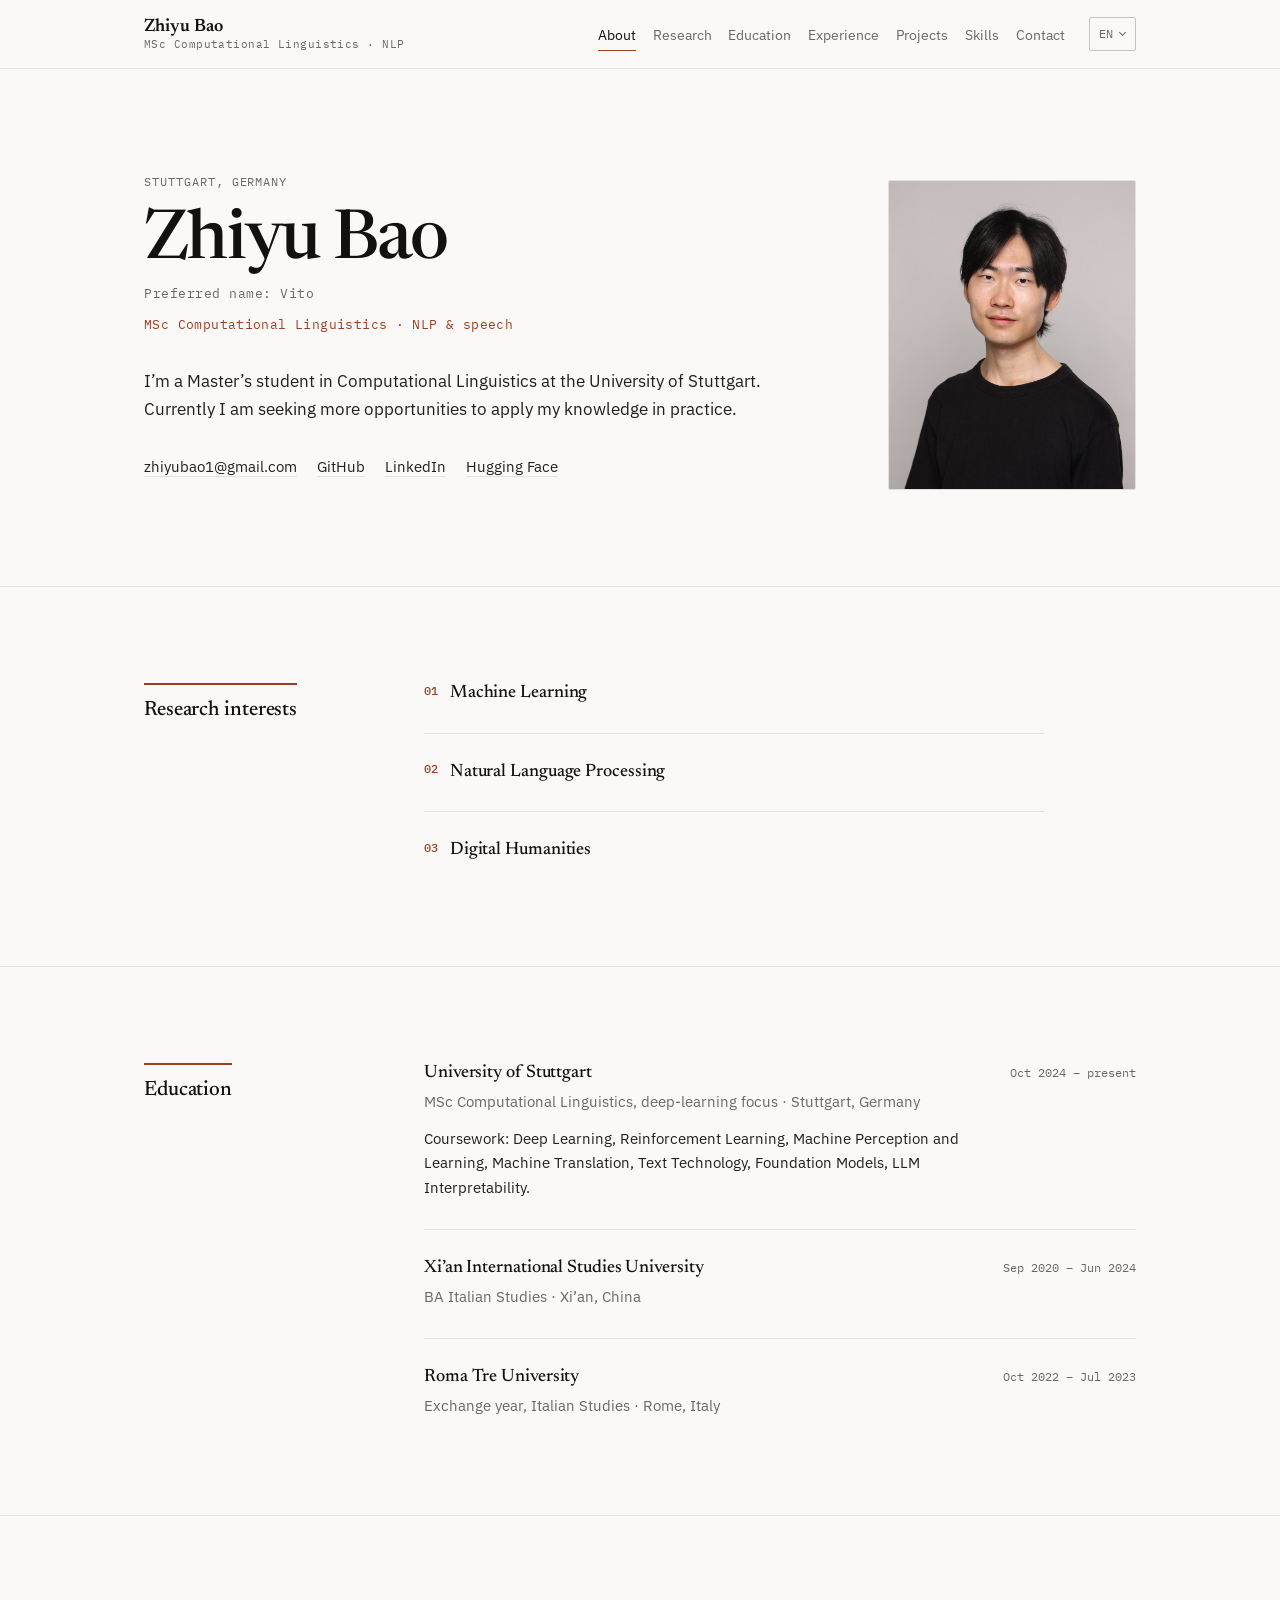
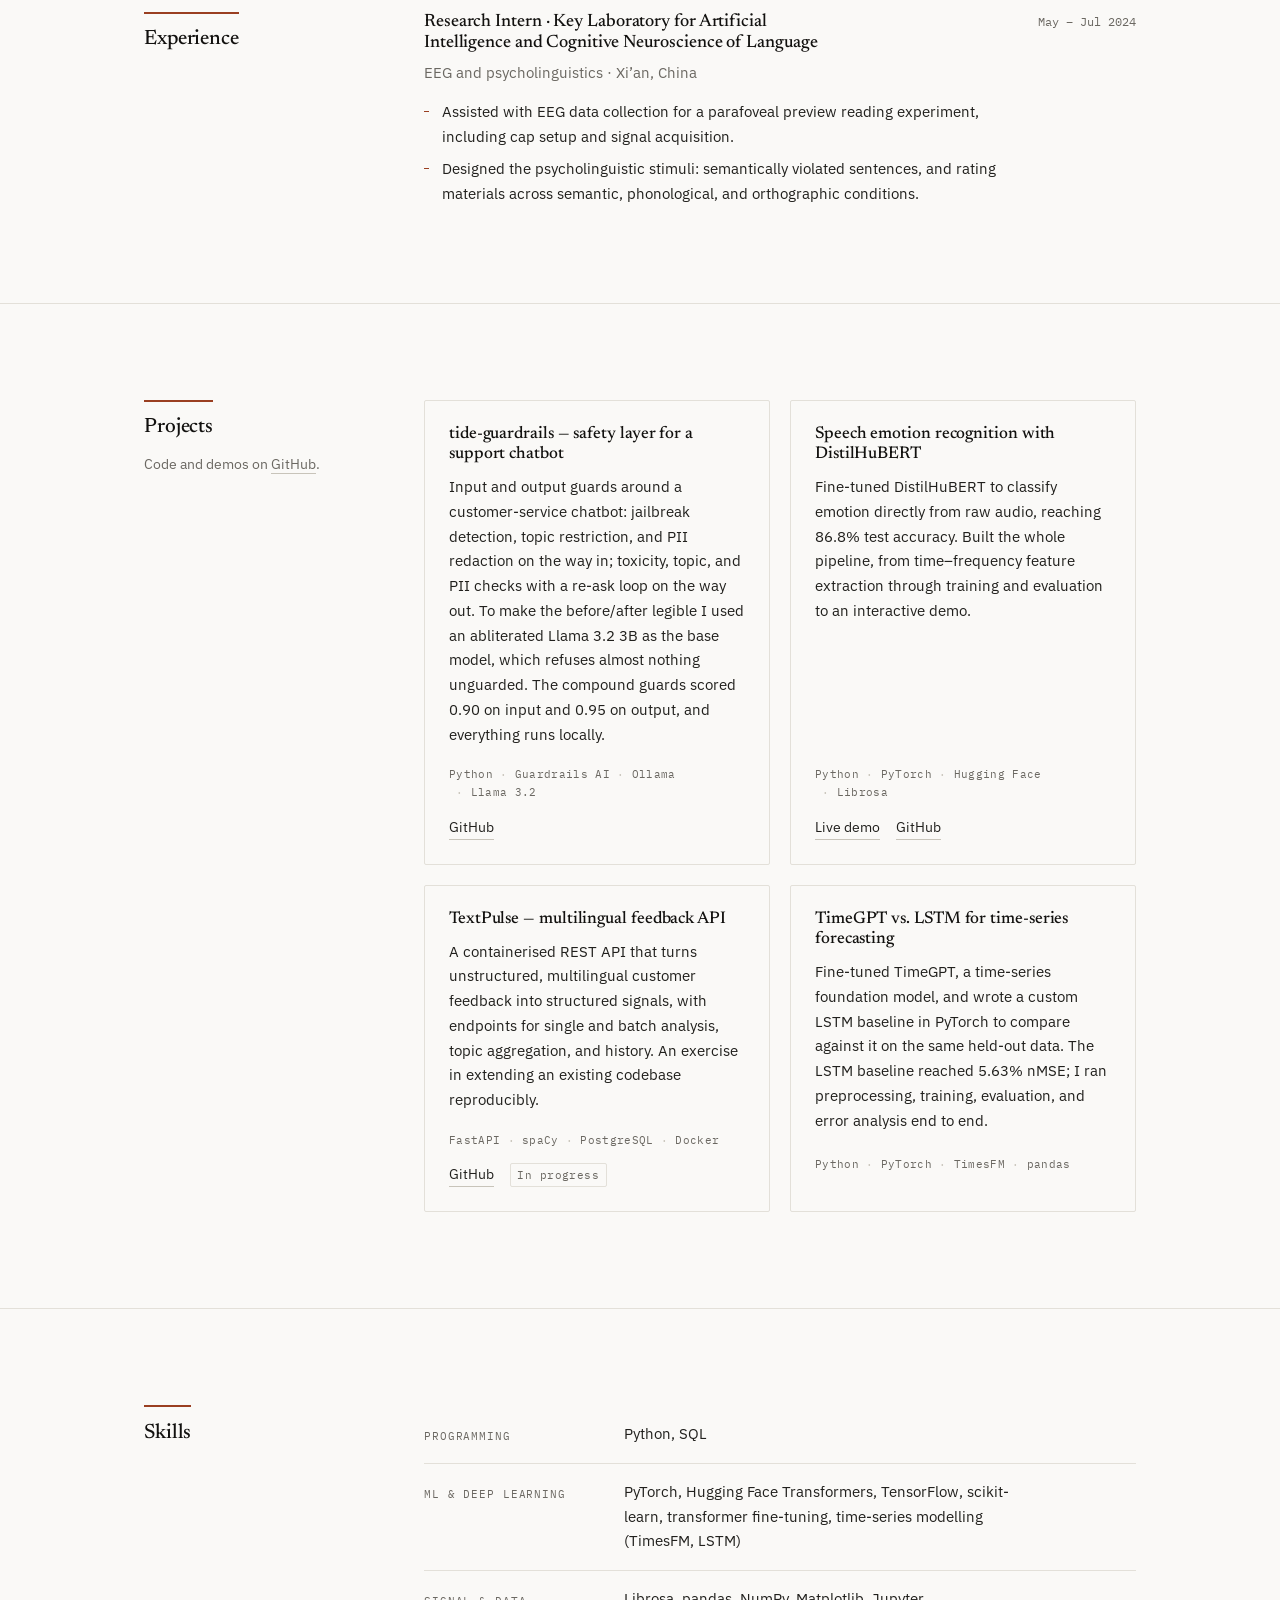
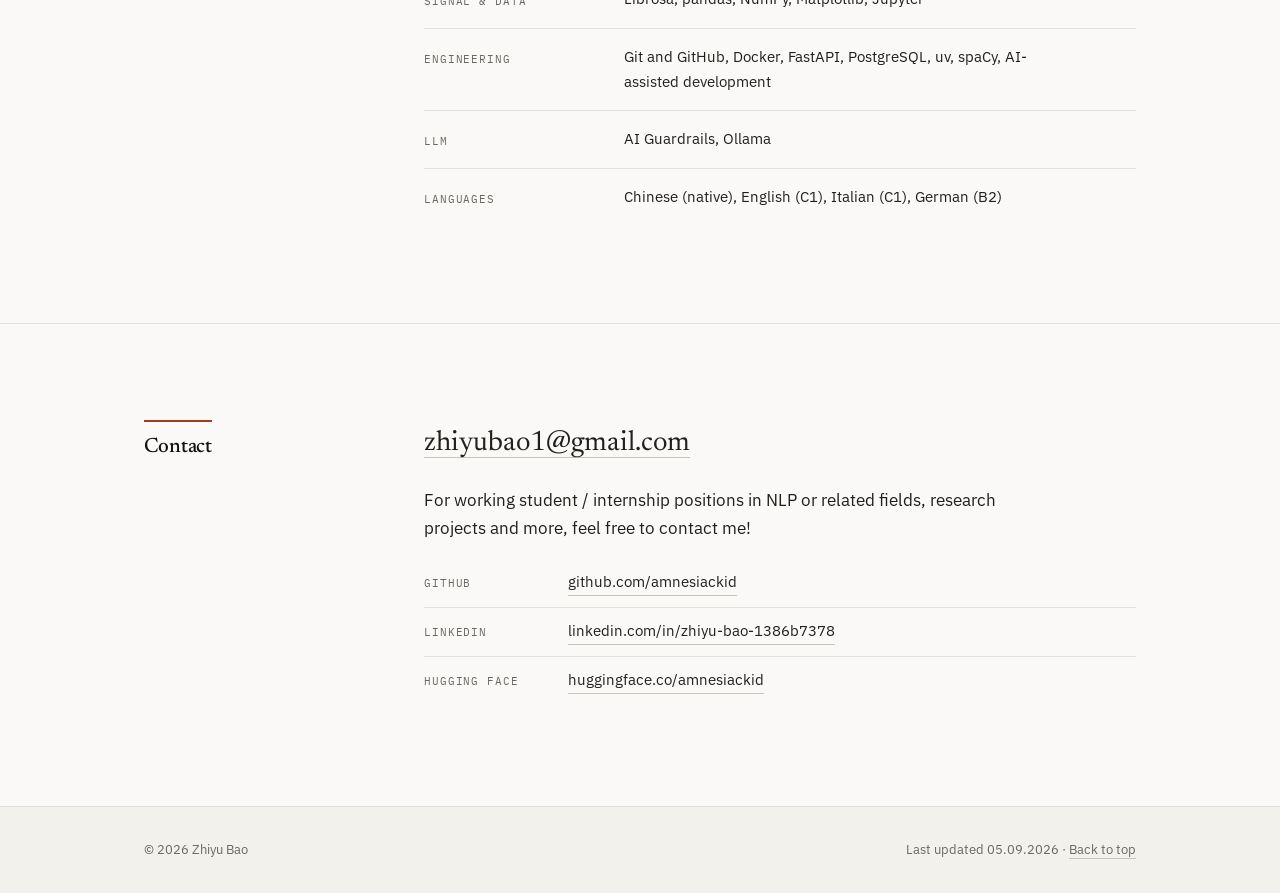
==== commit 2bde1f91: "Make the language switcher a dropdown Built on <details> holding real links, rather than a <select>:" ====
--- a/index.html
+++ b/index.html
@@ -98,7 +98,7 @@
 <header class="site-header">
   <div class="shell site-header__inner">
     <a class="masthead" href="#top">
-      <span class="masthead__name">Zhiyu (Vito) Bao</span>
+      <span class="masthead__name">Zhiyu Bao</span>
       <span class="masthead__role">MSc Computational Linguistics &middot; NLP</span>
     </a>
 
@@ -117,22 +117,21 @@
         </ul>
       </nav>
 
-      <!-- LANGUAGE SWITCHER
-           Identical on all three pages except which link carries
-           aria-current="page". The "main" tag marks English as the primary
-           version. main.js carries the current #section across the switch.
-           Paths are relative, so the site still works if it moves to a
-           custom domain or a different folder. -->
-      <nav class="lang" aria-label="Language">
-        <ul class="lang__list">
-          <li>
-            <a href="./" hreflang="en" lang="en" aria-current="page">EN</a>
-            <span class="lang__tag">main</span>
-          </li>
-          <li><a href="de/" hreflang="de" lang="de">DE</a></li>
+      <!-- LANGUAGE DROPDOWN
+           A <details> disclosure, so it works without JavaScript.
+           Identical on all three pages except for the button label,
+           the link paths, and which option carries aria-current.
+           The "main" tag marks English as the primary version. -->
+      <details class="lang">
+        <summary class="lang__toggle">
+          <span class="visually-hidden">Language:&nbsp;</span>EN<span class="lang__caret" aria-hidden="true"></span>
+        </summary>
+        <ul class="lang__menu">
+          <li><a href="./" hreflang="en" lang="en" aria-current="page">English <span class="lang__tag">main</span></a></li>
+          <li><a href="de/" hreflang="de" lang="de">Deutsch</a></li>
           <li><a href="zh/" hreflang="zh-Hans" lang="zh-Hans">中文</a></li>
         </ul>
-      </nav>
+      </details>
 
       <button class="nav-toggle" type="button" aria-expanded="false" aria-controls="primary-nav">
         <span class="nav-toggle__bars" aria-hidden="true"></span>
@@ -158,7 +157,7 @@
     <div class="hero__text">
       <p class="eyebrow">Stuttgart, Germany</p>
       <h1 id="hero-name" class="hero__name">Zhiyu Bao</h1>
-      <p class="preferred-name">Vito</p>
+      <p class="preferred-name">Preferred name: Vito</p>
       <p class="hero__role">MSc Computational Linguistics &middot; NLP &amp; speech</p>
 
       <div class="prose">
--- a/styles.css
+++ b/styles.css
@@ -139,6 +139,18 @@
 }
 .skip-link:focus { left: 1rem; top: 1rem; }
 
+/* Hidden on screen, still announced by screen readers. */
+.visually-hidden {
+  position: absolute;
+  width: 1px;
+  height: 1px;
+  margin: -1px;
+  padding: 0;
+  overflow: hidden;
+  clip-path: inset(50%);
+  white-space: nowrap;
+}
+
 /* Small uppercase label in mono — used for the location line and similar. */
 .eyebrow {
   font-family: var(--font-mono);
@@ -318,7 +330,7 @@
 .nav-toggle__bars::before { position: absolute; top: -4px; }
 .nav-toggle__bars::after  { position: absolute; top: 4px; }
 
-@media (max-width: 68rem) {
+@media (max-width: 60rem) {
   .nav-toggle { display: inline-flex; }
 
   .nav {
@@ -348,9 +360,14 @@
 }
 
 /* --- language switcher ---------------------------------------------------
-   Groups the section nav, the language links and the mobile menu button on
-   the right of the header. The language links stay visible at every width;
-   only the section nav collapses behind the button.
+   A dropdown: a control showing the current language, which opens a list of
+   the others. Built on <details>, so it opens, closes and takes keyboard
+   focus with no JavaScript at all — main.js only adds Escape and
+   click-outside as conveniences.
+
+   The options are real <a> links rather than <option> values, which means
+   middle-click and open-in-new-tab work, search engines can follow them, and
+   arrowing through the list does not navigate before you have chosen.
    ---------------------------------------------------------------------- */
 .site-header__end {
   display: flex;
@@ -358,42 +375,78 @@
   gap: 1.5rem;
 }
 
-.lang { flex-shrink: 0; }
-
-.lang__list { display: flex; align-items: baseline; }
-.lang__list li { white-space: nowrap; }
-
-.lang__list li + li::before {
-  content: "·";
-  color: var(--rule-strong);
-  margin: 0 0.5rem;
-}
-
-.lang__list a {
+.lang {
+  position: relative;
+  flex-shrink: 0;
+}
+
+.lang__toggle {
+  display: inline-flex;
+  align-items: center;
+  cursor: pointer;
+  list-style: none;          /* hides the default disclosure triangle */
+  font-family: var(--font-mono);
+  font-size: 0.75rem;
+  color: var(--ink-muted);
+  border: 1px solid var(--rule-strong);
+  border-radius: 2px;
+  padding: 0.4rem 0.6rem;
+  white-space: nowrap;
+}
+.lang__toggle::-webkit-details-marker { display: none; }
+.lang__toggle:hover { color: var(--ink-strong); }
+
+/* Chevron. Flips over when the menu is open. */
+.lang__caret {
+  display: inline-block;
+  width: 5px;
+  height: 5px;
+  margin: -3px 0 0 0.45rem;
+  border-right: 1px solid currentColor;
+  border-bottom: 1px solid currentColor;
+  transform: rotate(45deg);
+}
+.lang[open] .lang__caret { margin-top: 2px; transform: rotate(-135deg); }
+
+.lang__menu {
+  position: absolute;
+  top: calc(100% + 0.35rem);
+  right: 0;
+  z-index: 60;
+  min-width: 10.5rem;
+  padding: 0.25rem 0;
+  background: var(--paper);
+  border: 1px solid var(--rule);
+  border-radius: 2px;
+}
+
+.lang__menu a {
+  display: flex;
+  align-items: baseline;
+  justify-content: space-between;
+  gap: 0.75rem;
   border: 0;
-  font-family: var(--font-mono);
-  font-size: 0.75rem;
-  color: var(--ink-muted);
-  padding-block: 0.35rem;
-  border-bottom: 1px solid transparent;
-}
-.lang__list a:hover { color: var(--ink-strong); }
-.lang__list a[aria-current="page"] {
+  padding: 0.5rem 0.85rem;
+  font-size: 0.875rem;
+  color: var(--ink);
+  white-space: nowrap;
+}
+.lang__menu a:hover {
+  background: var(--paper-sunk);
   color: var(--ink-strong);
-  border-bottom-color: var(--accent);
-}
-
-/* Marks English as the primary version. Shown on all three pages. */
+}
+.lang__menu a[aria-current="page"] { color: var(--accent); }
+
+/* Marks English as the primary version, in every language's menu. */
 .lang__tag {
   font-family: var(--font-mono);
   font-size: 0.5625rem;
   letter-spacing: 0.1em;
   text-transform: uppercase;
   color: var(--accent);
-  margin-left: 0.3rem;
-}
-
-@media (max-width: 68rem) {
+}
+
+@media (max-width: 60rem) {
   .site-header__end { gap: 1rem; }
 }
 
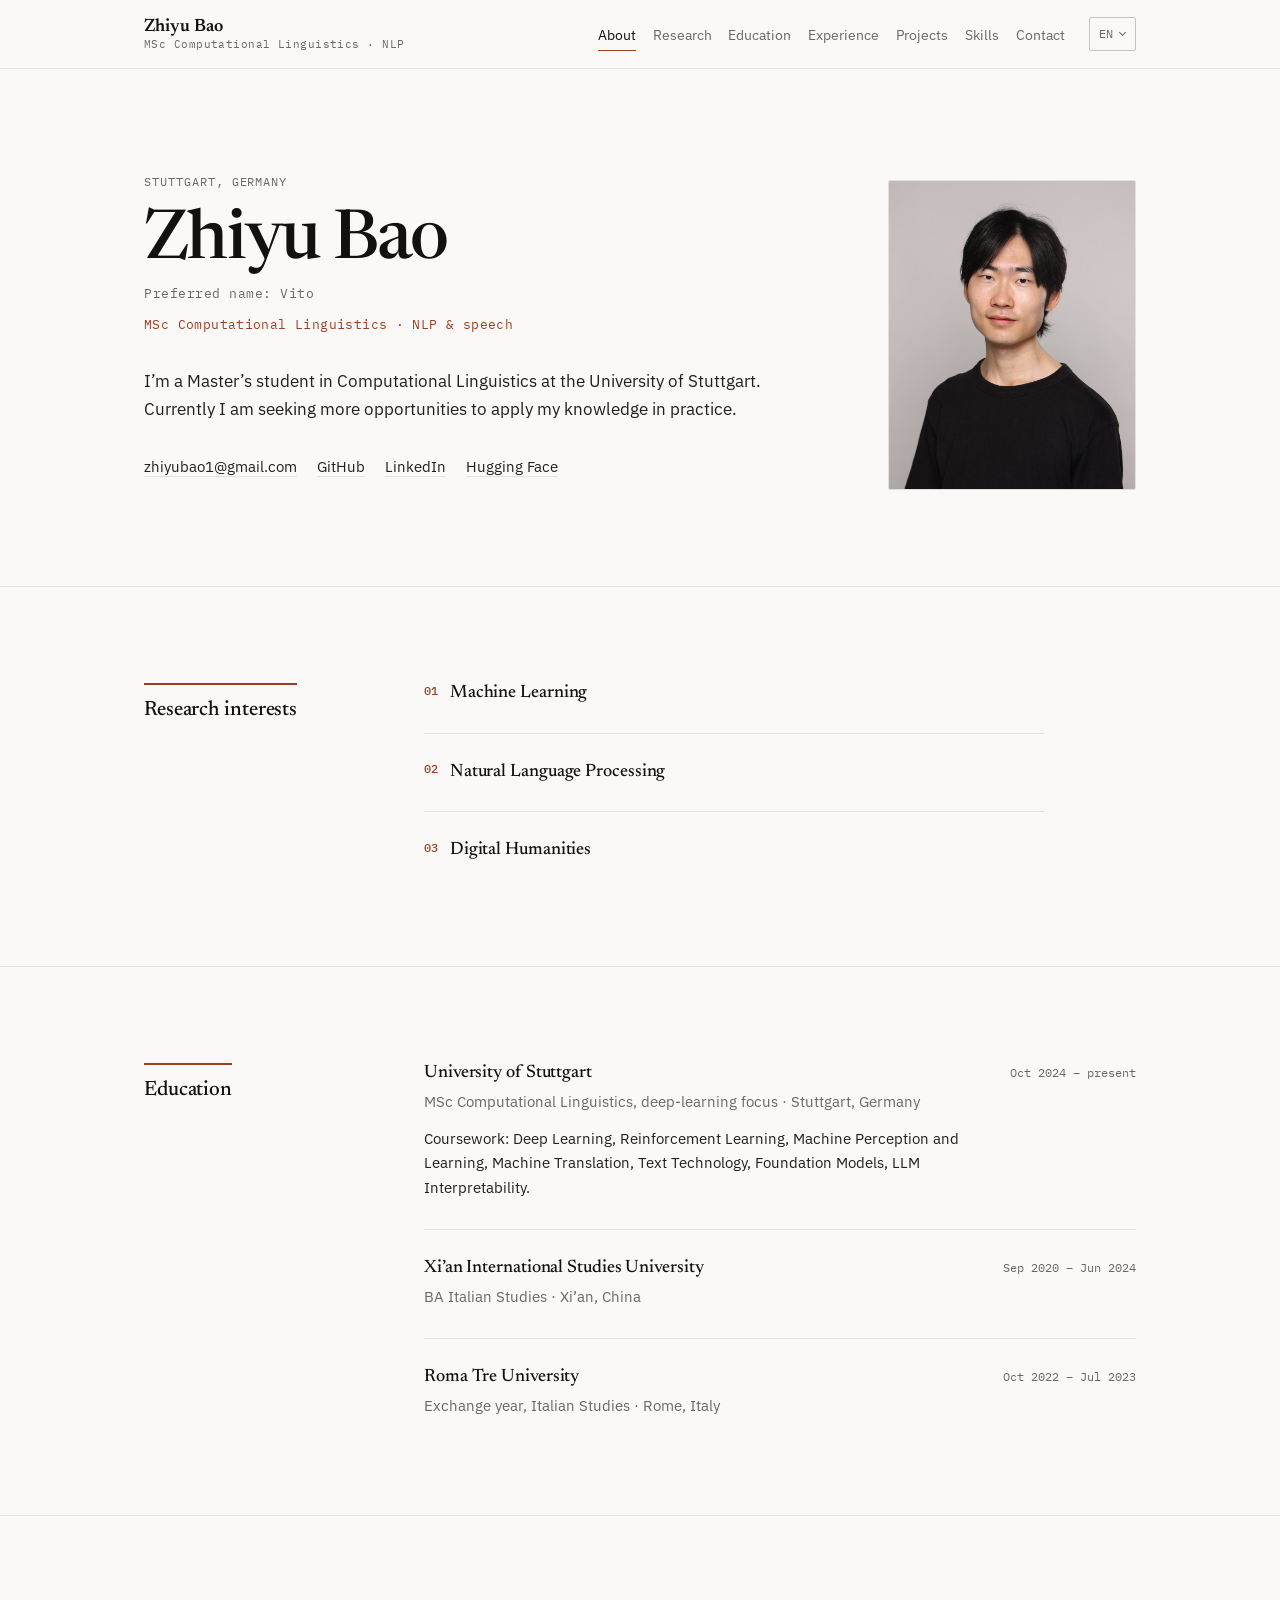
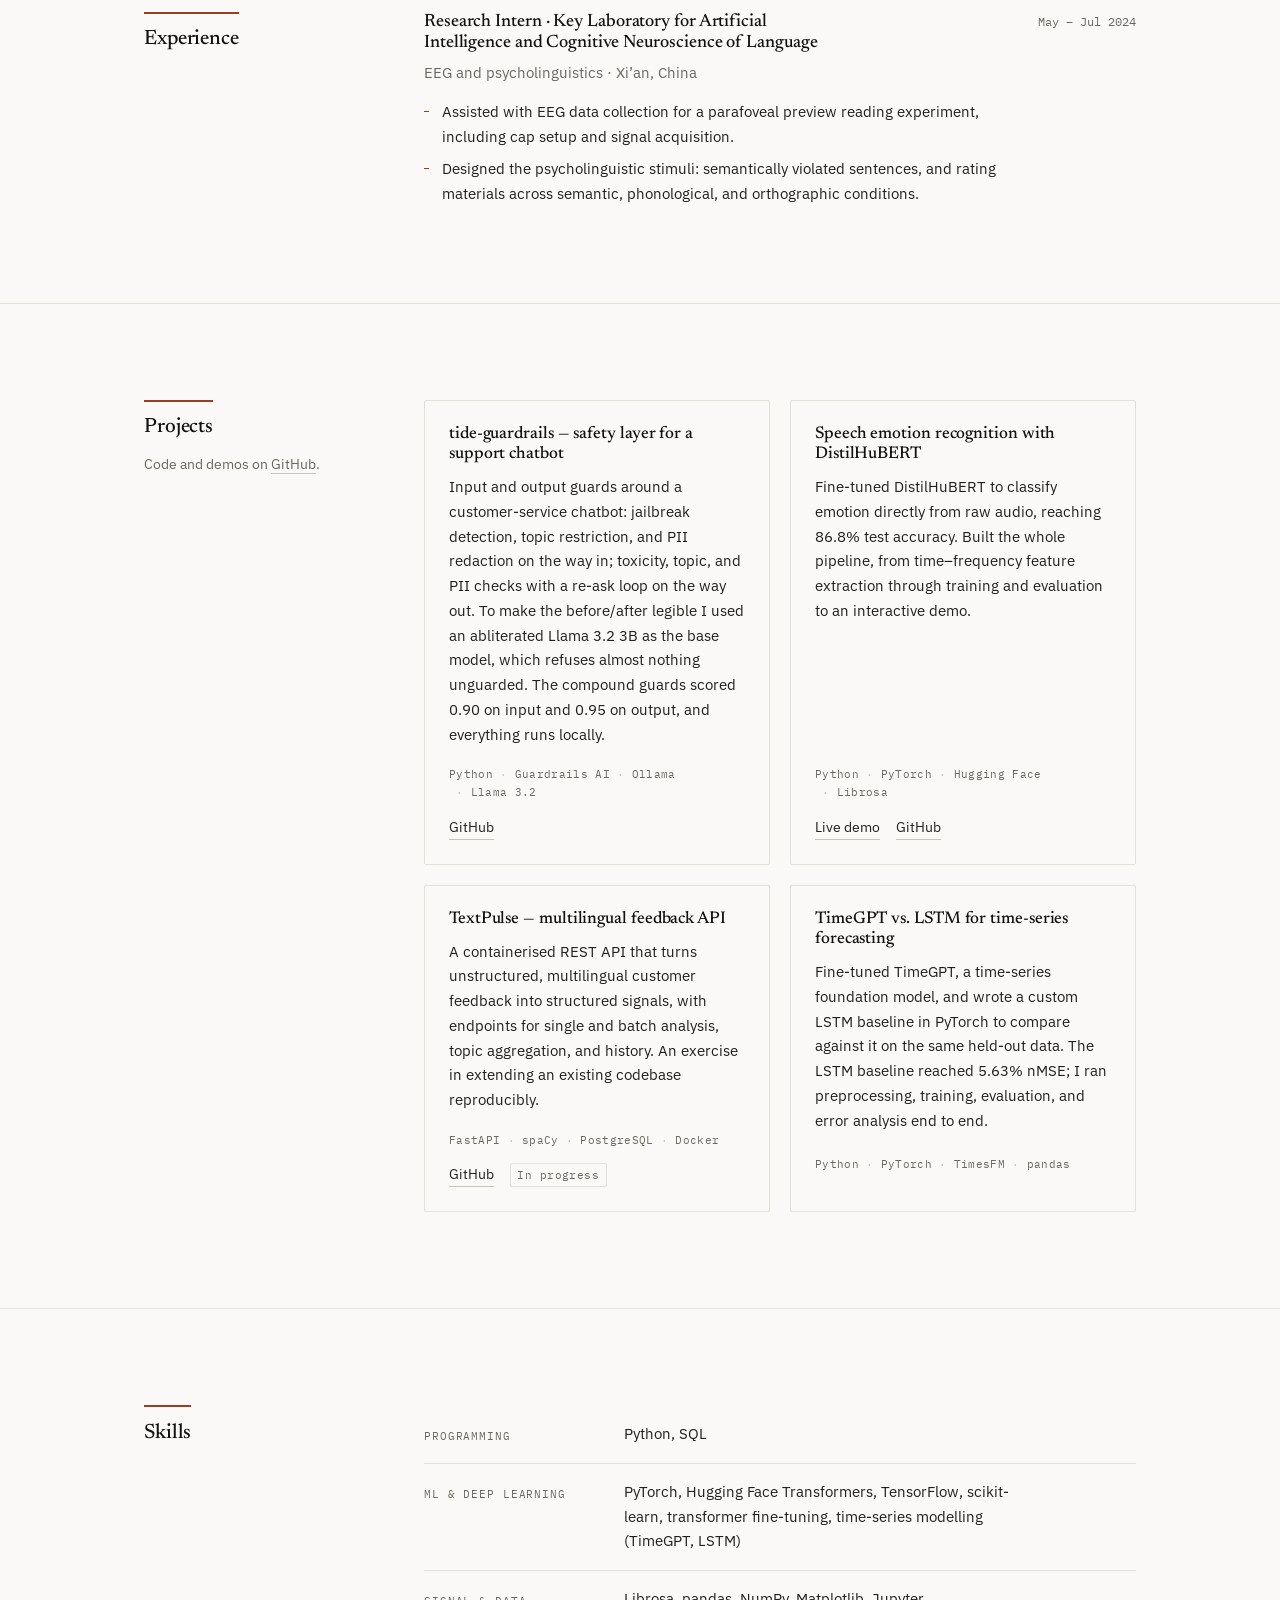
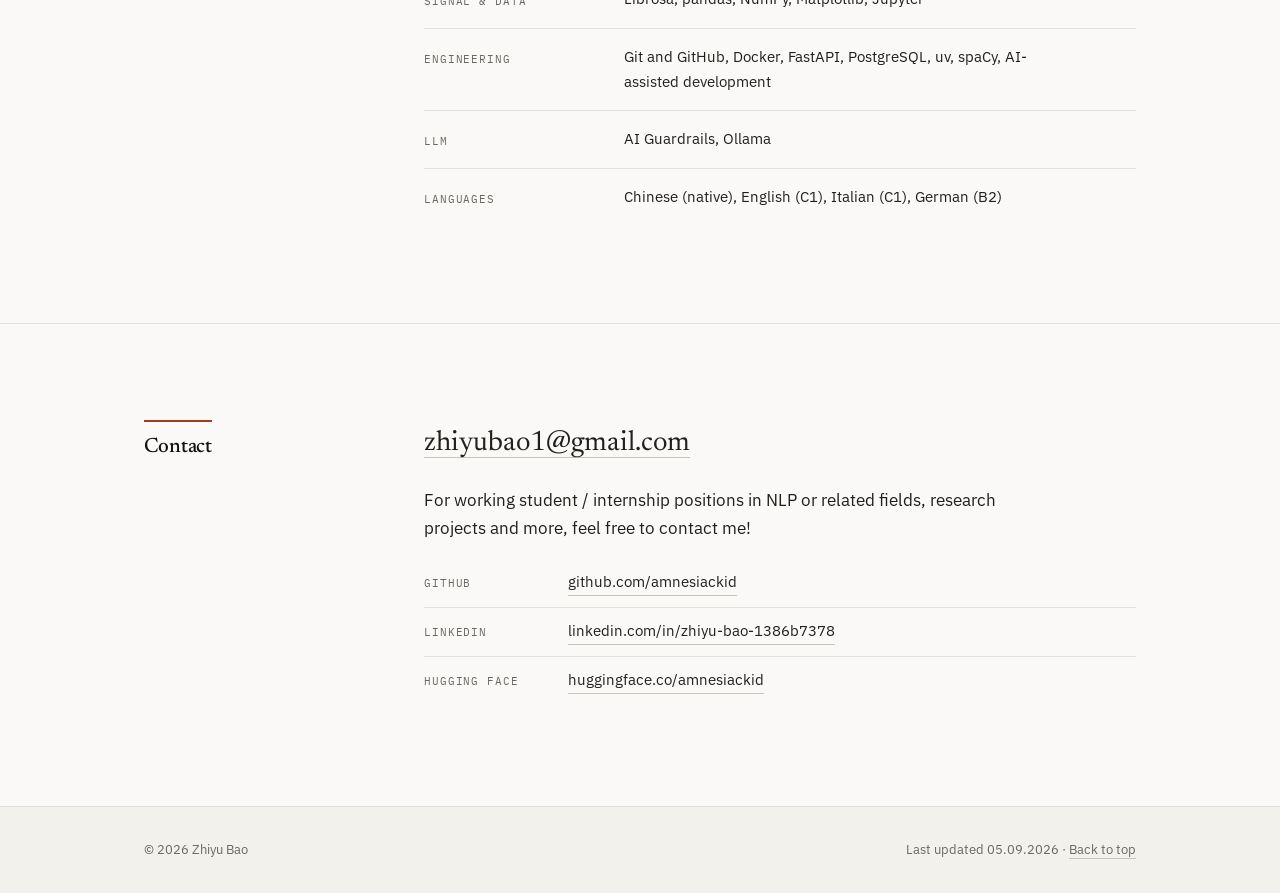
==== commit e9c3a80c: "editing German and Chinese version" ====
--- a/index.html
+++ b/index.html
@@ -478,7 +478,7 @@
         <div class="skills__group">
           <dt>ML &amp; deep learning</dt>
           <dd>PyTorch, Hugging Face Transformers, TensorFlow, scikit-learn,
-          transformer fine-tuning, time-series modelling (TimesFM, LSTM)</dd>
+          transformer fine-tuning, time-series modelling (TimeGPT, LSTM)</dd>
         </div>
 
         <div class="skills__group">
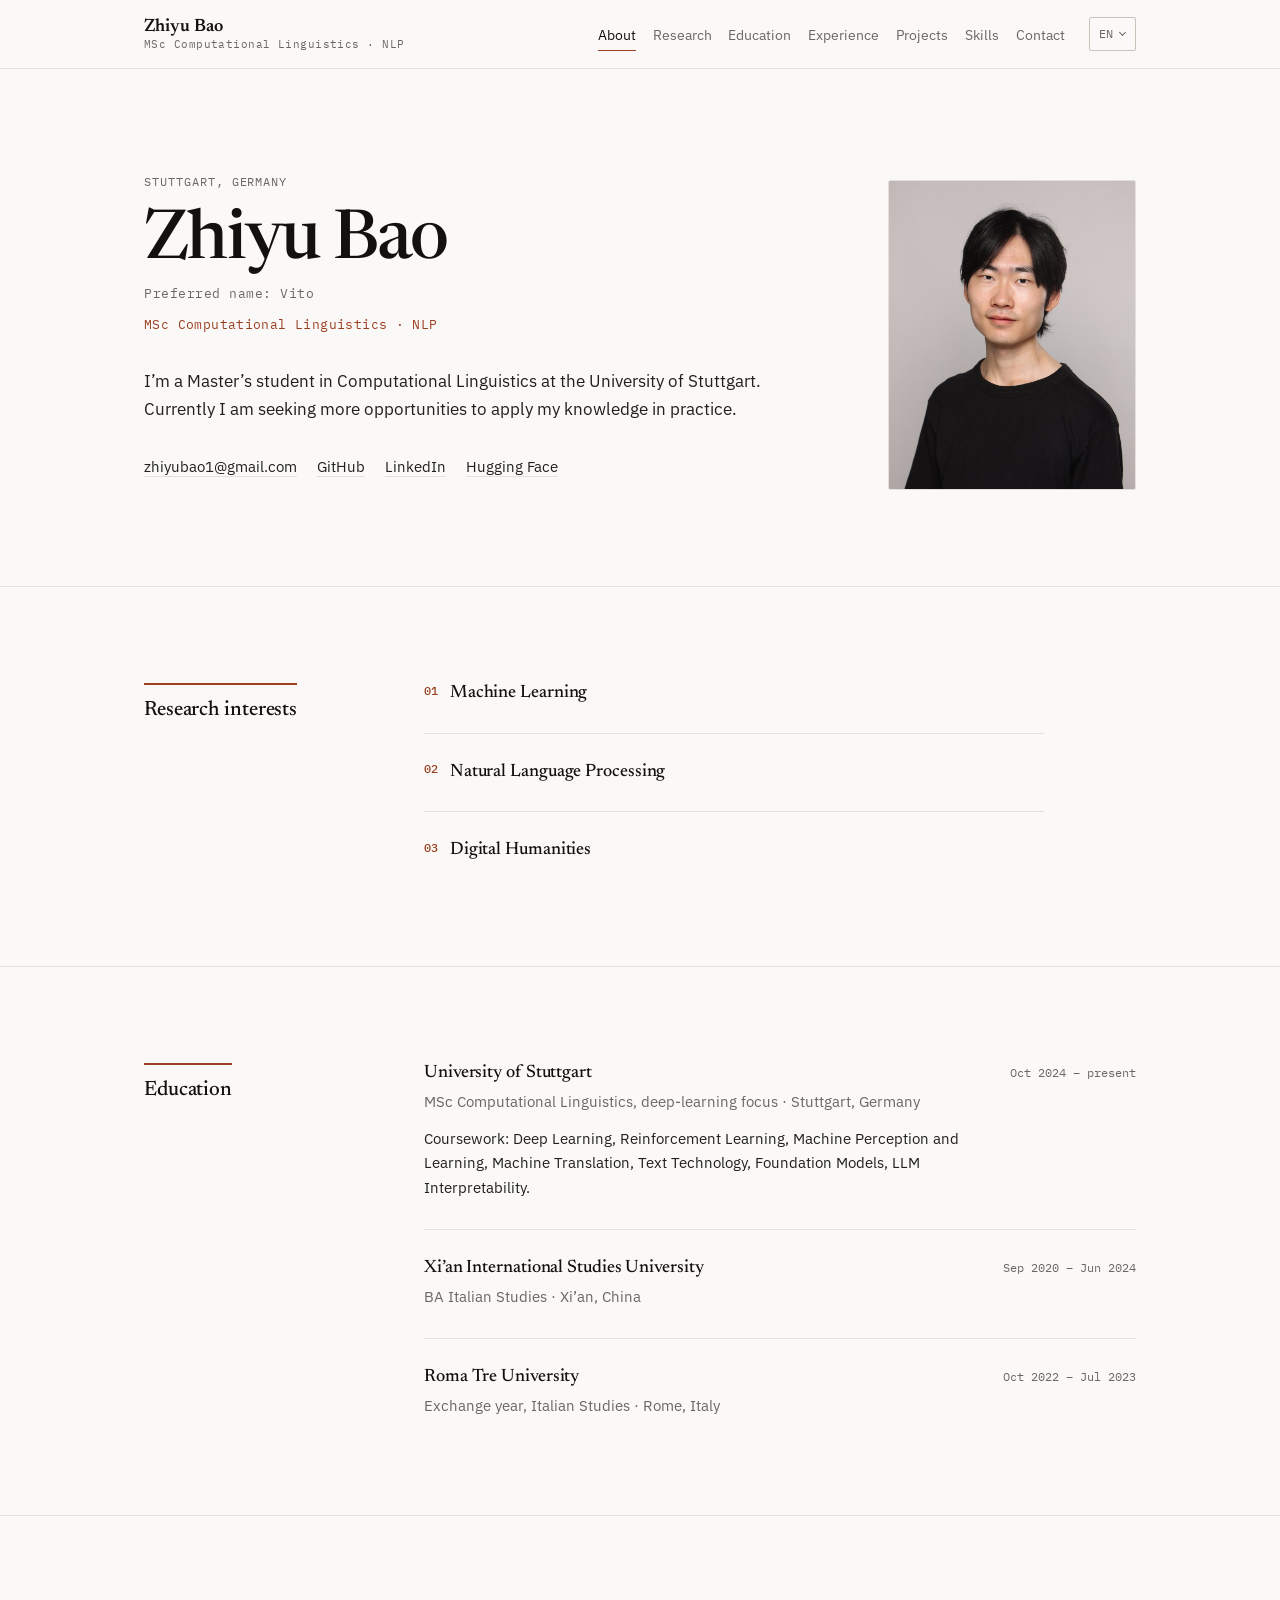
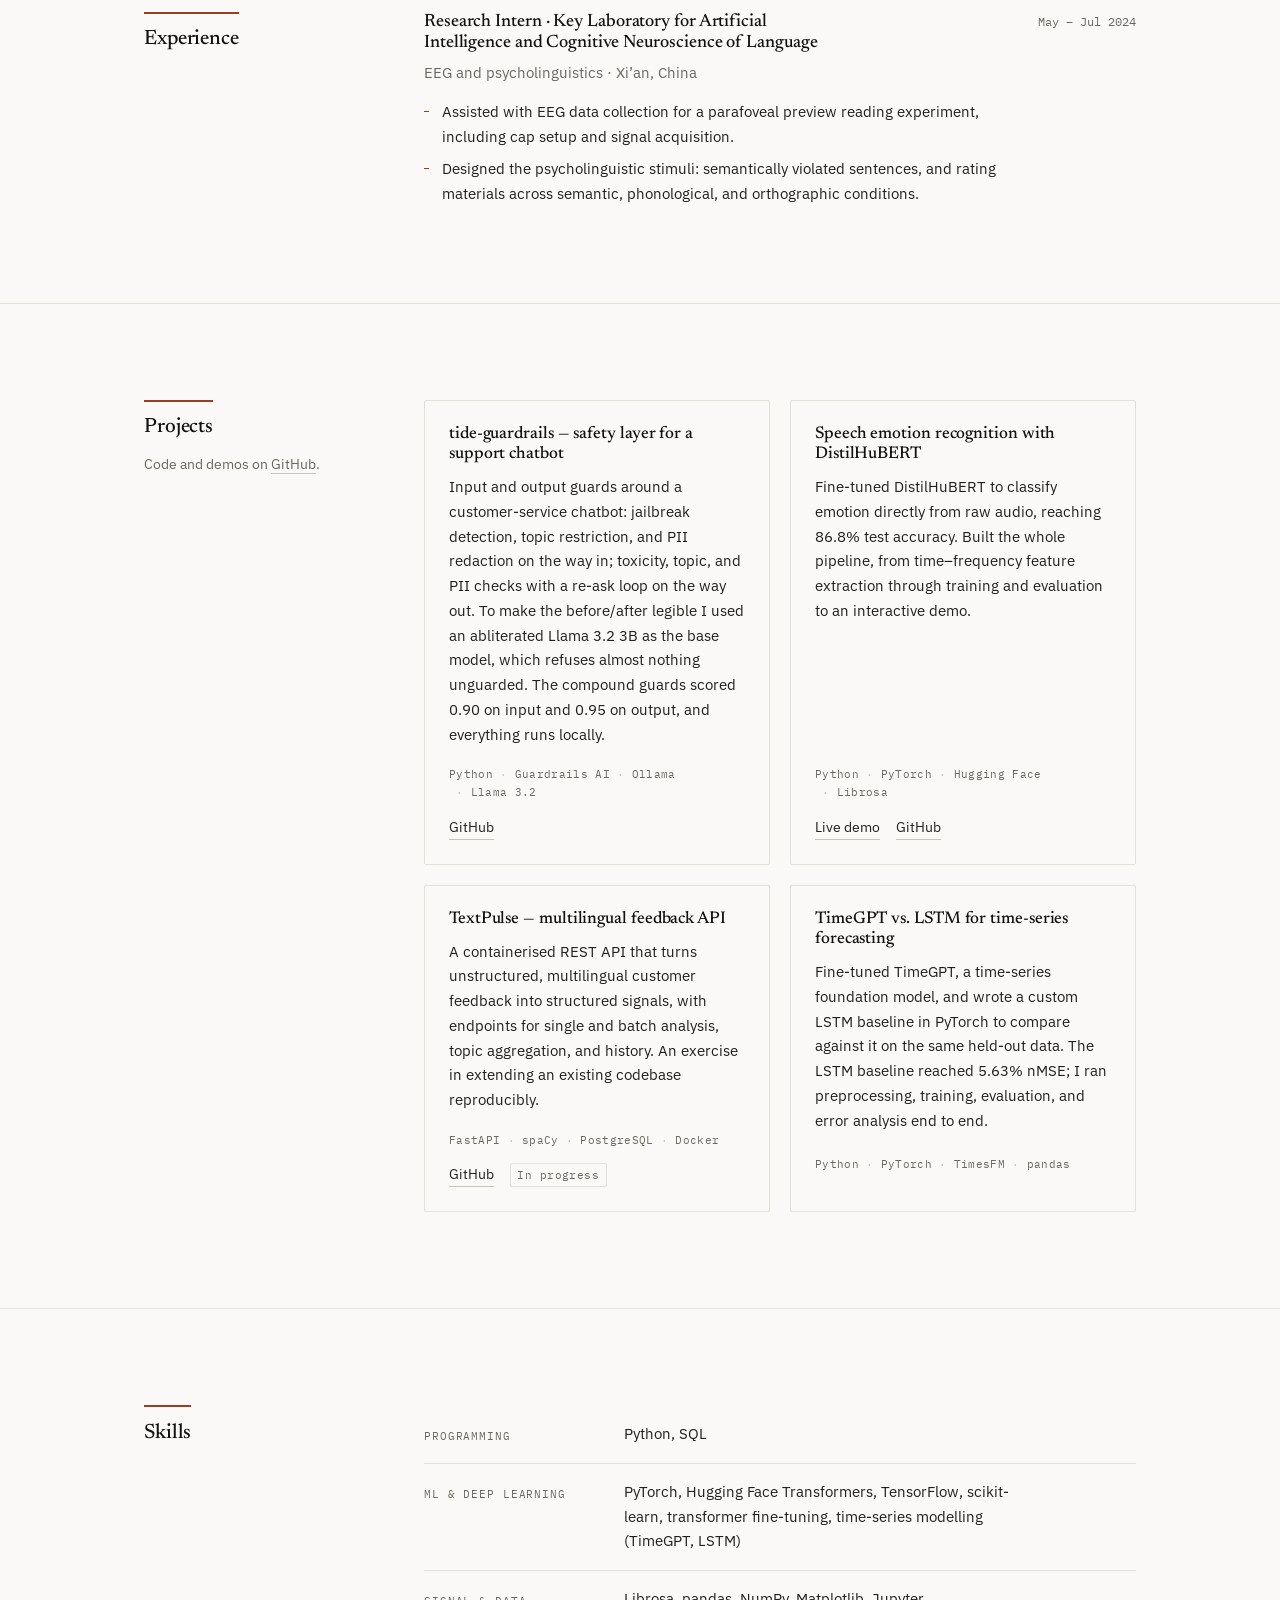
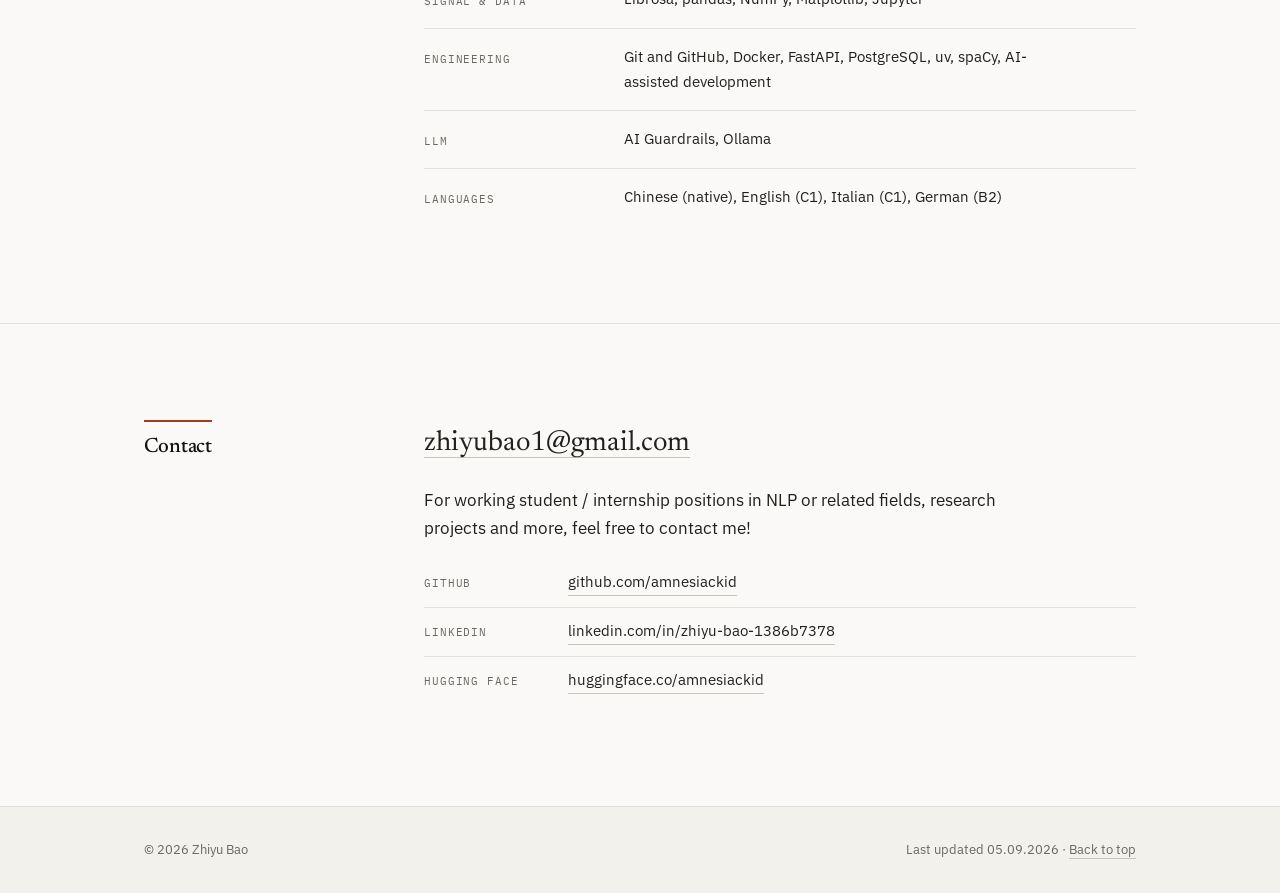
==== commit 4580f582: "minor editing" ====
--- a/index.html
+++ b/index.html
@@ -158,7 +158,7 @@
       <p class="eyebrow">Stuttgart, Germany</p>
       <h1 id="hero-name" class="hero__name">Zhiyu Bao</h1>
       <p class="preferred-name">Preferred name: Vito</p>
-      <p class="hero__role">MSc Computational Linguistics &middot; NLP &amp; speech</p>
+      <p class="hero__role">MSc Computational Linguistics &middot; NLP</p>
 
       <div class="prose">
         <p>I&rsquo;m a Master&rsquo;s student in Computational Linguistics at the
